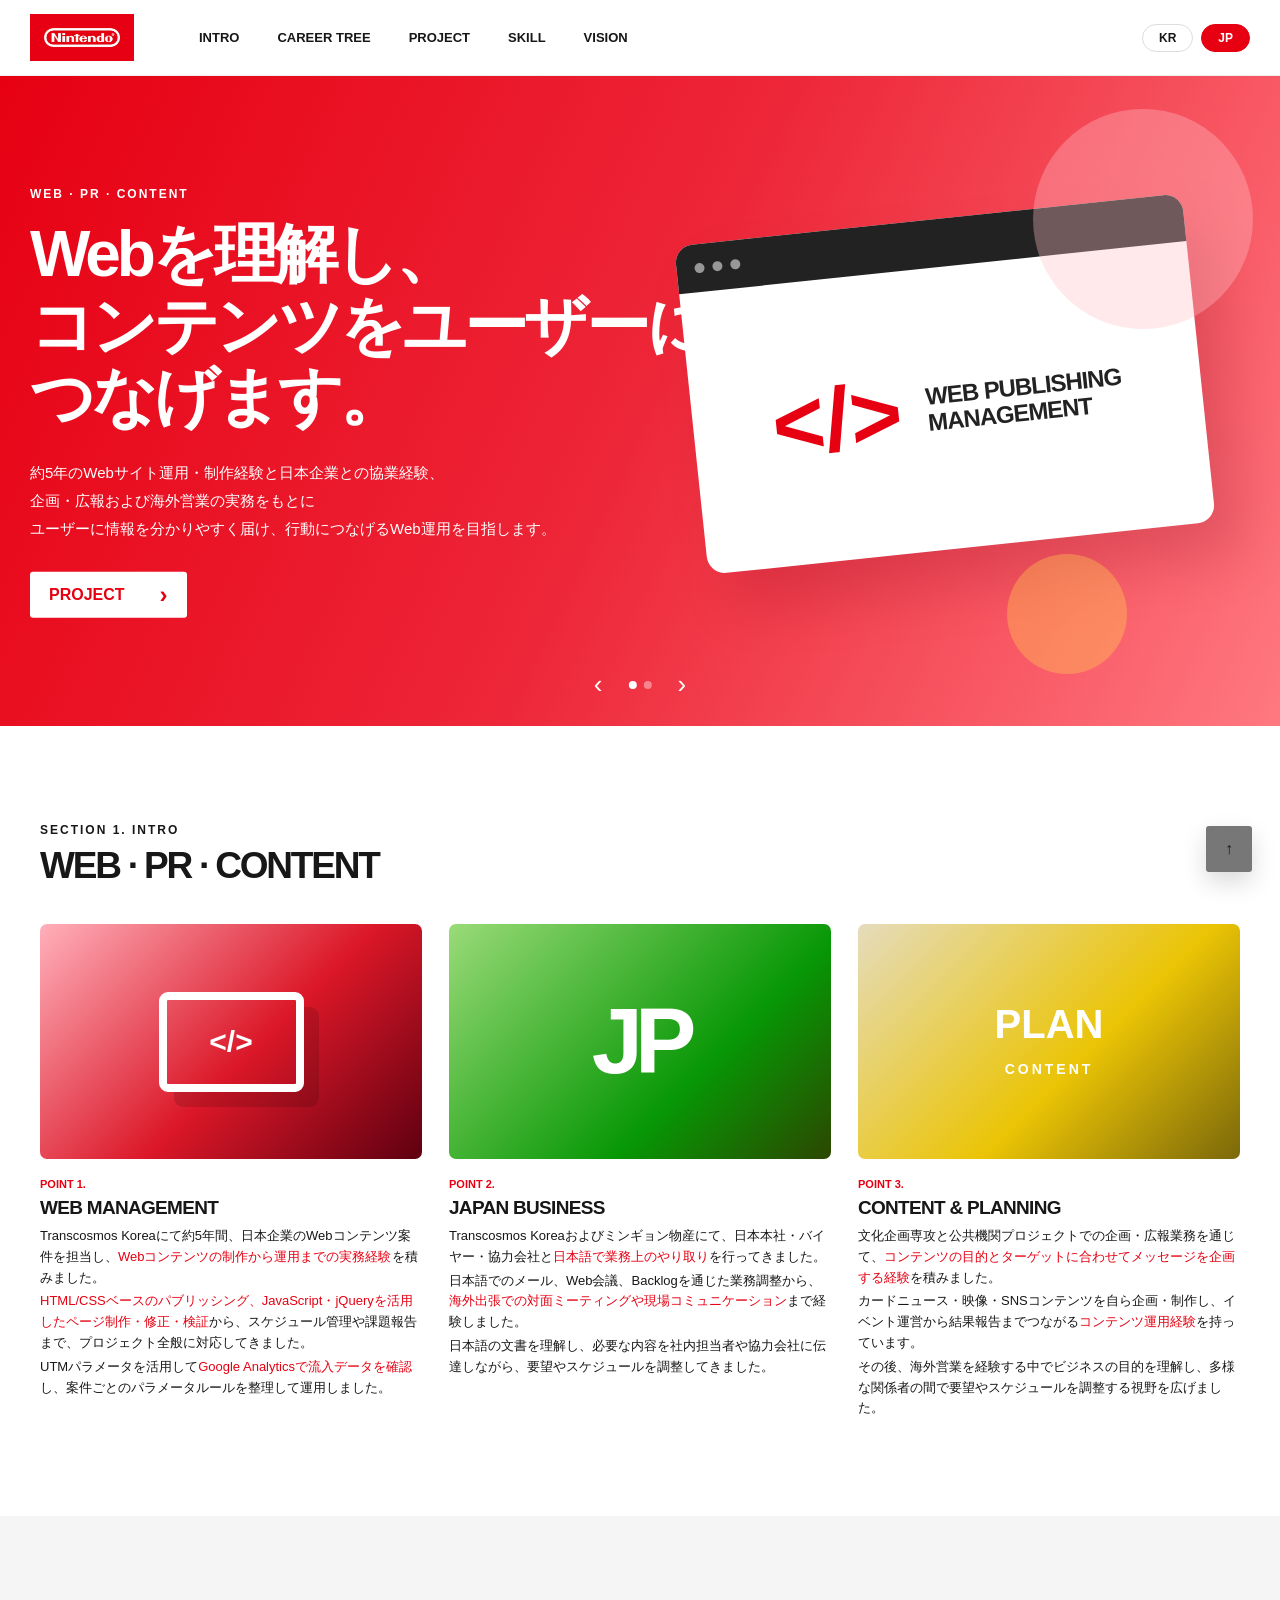
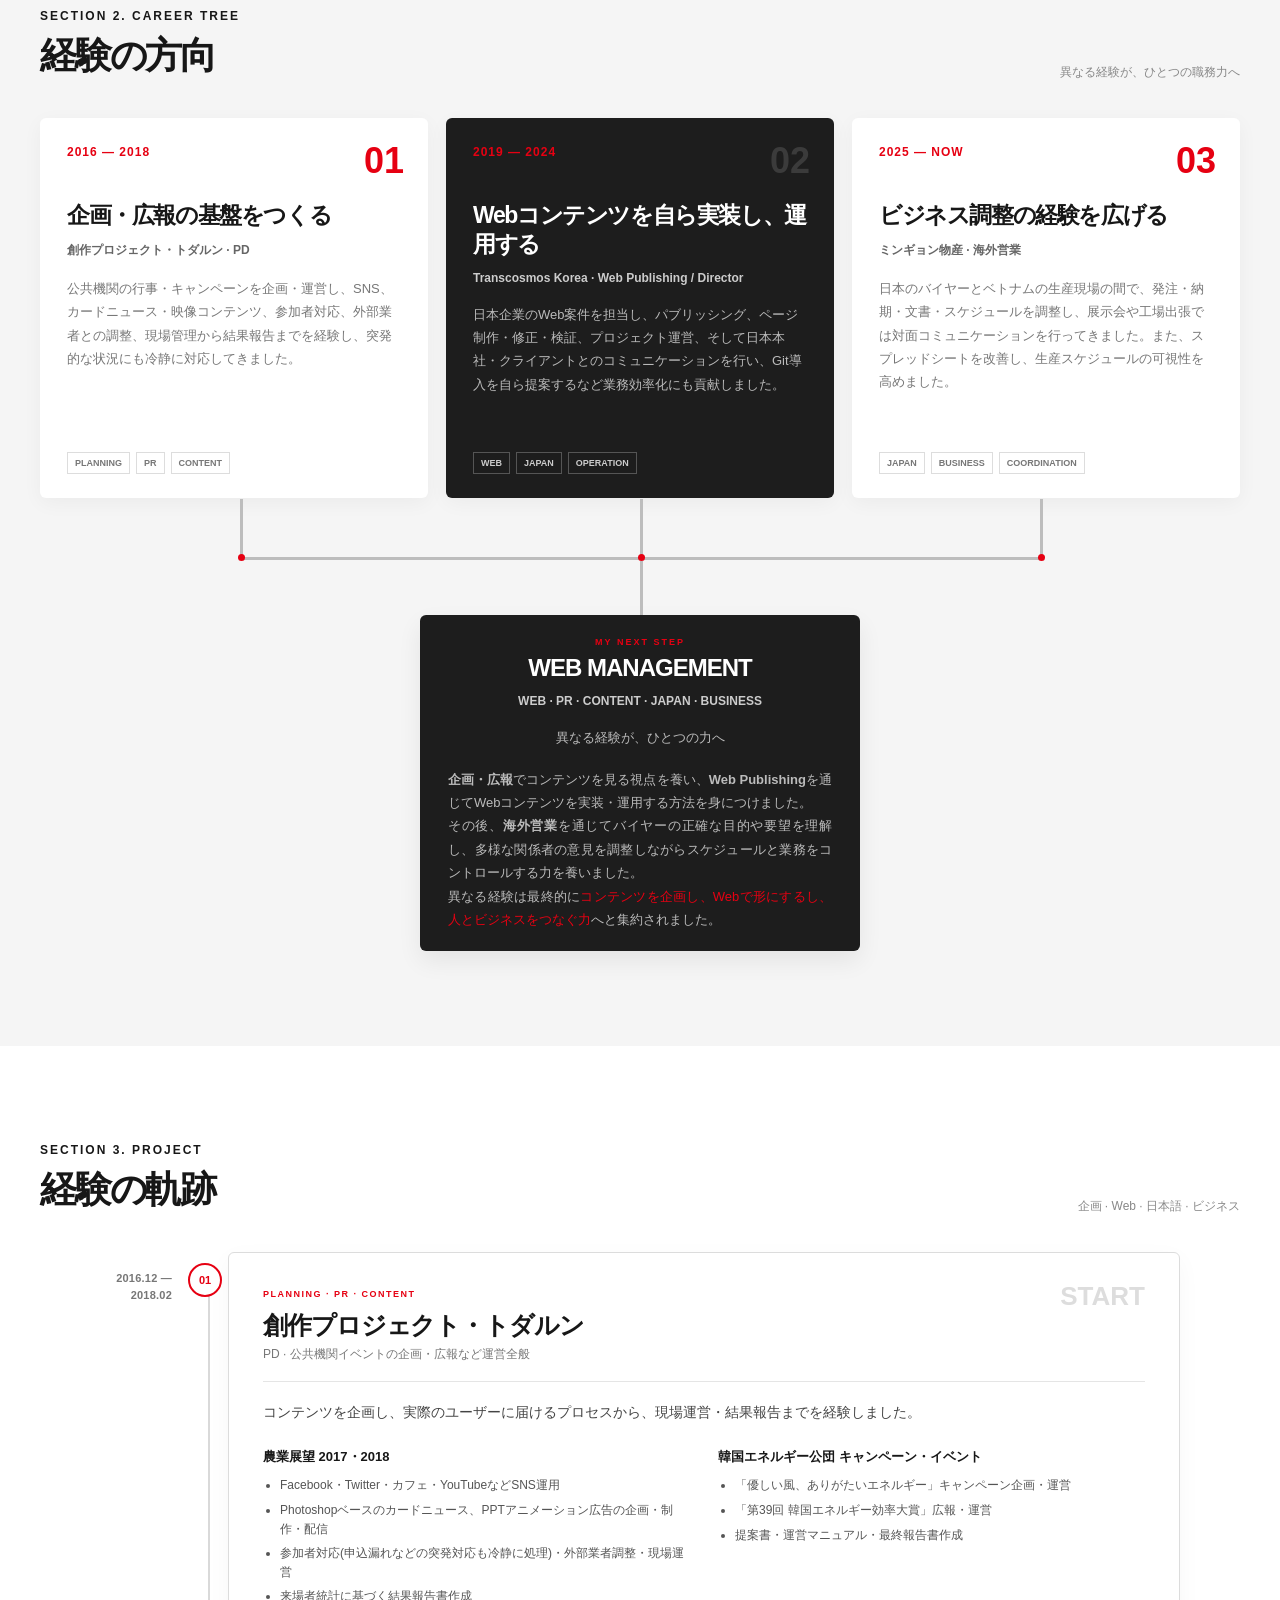
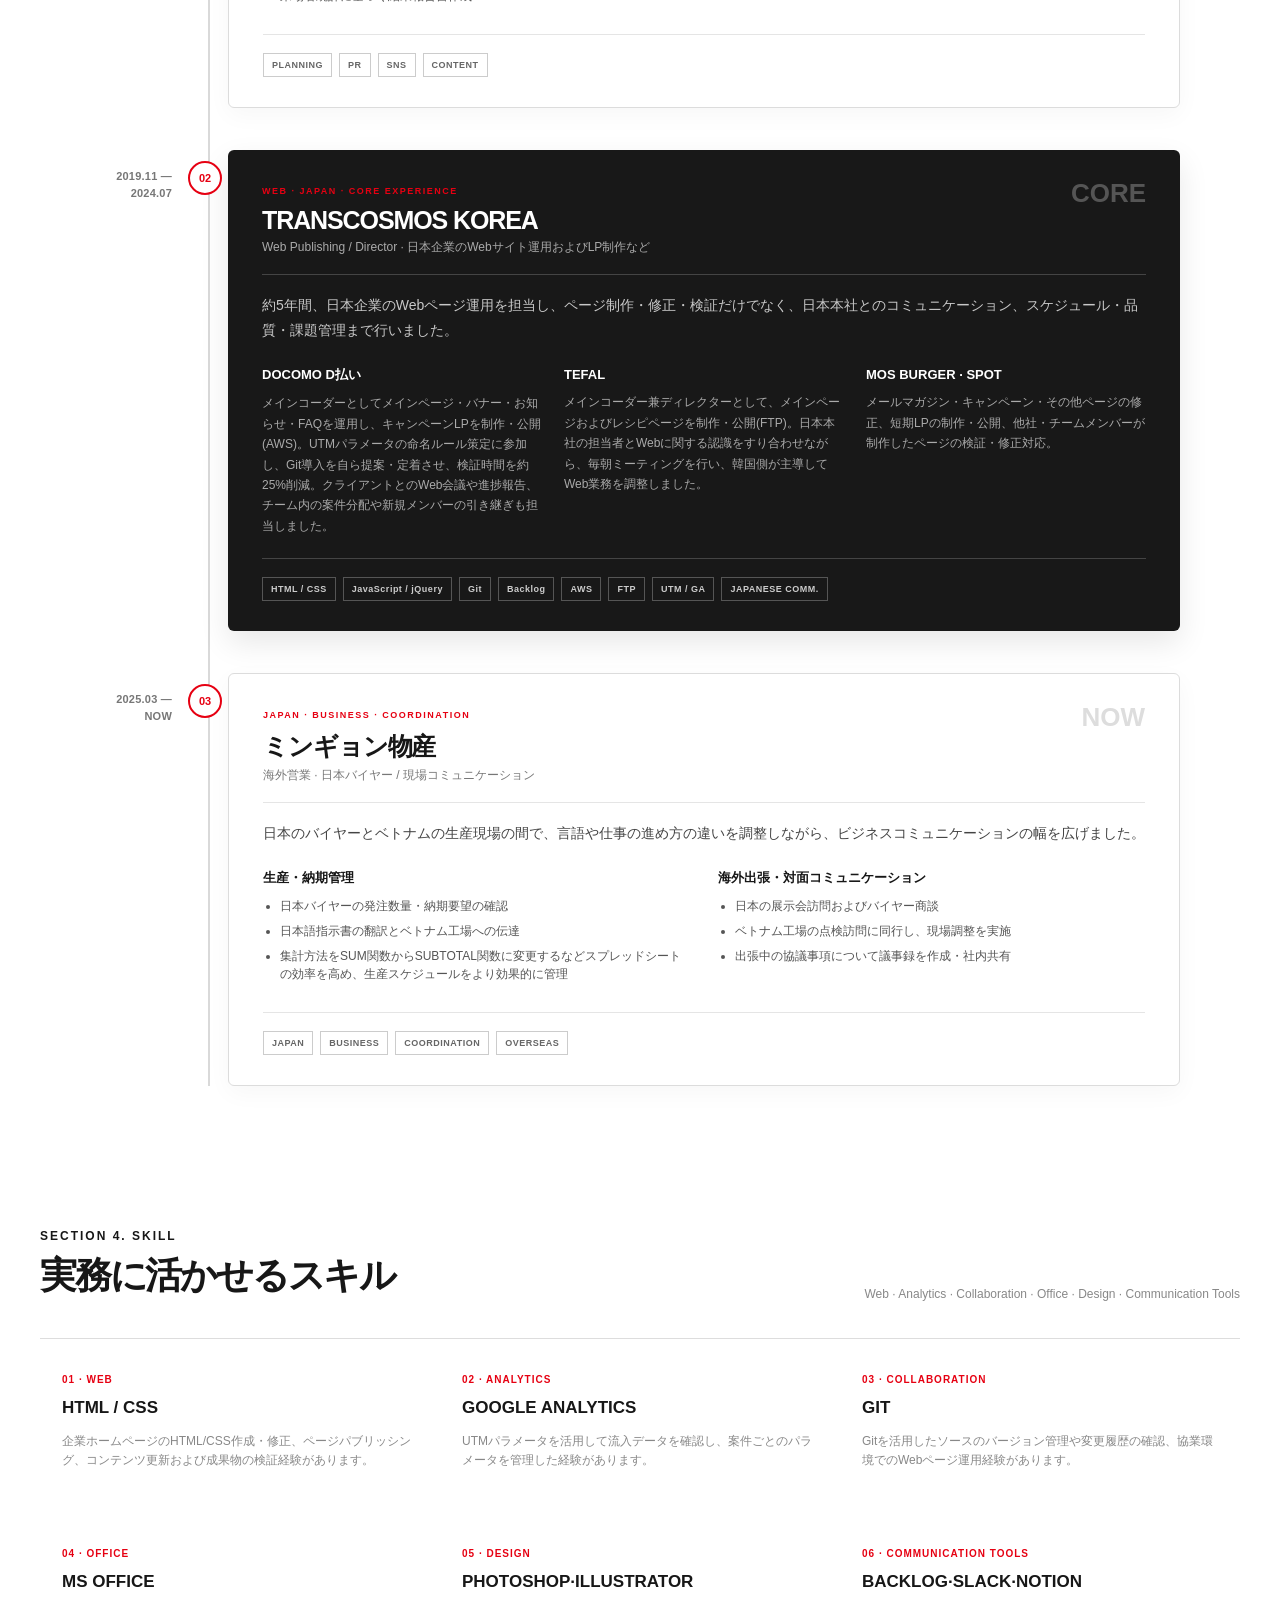
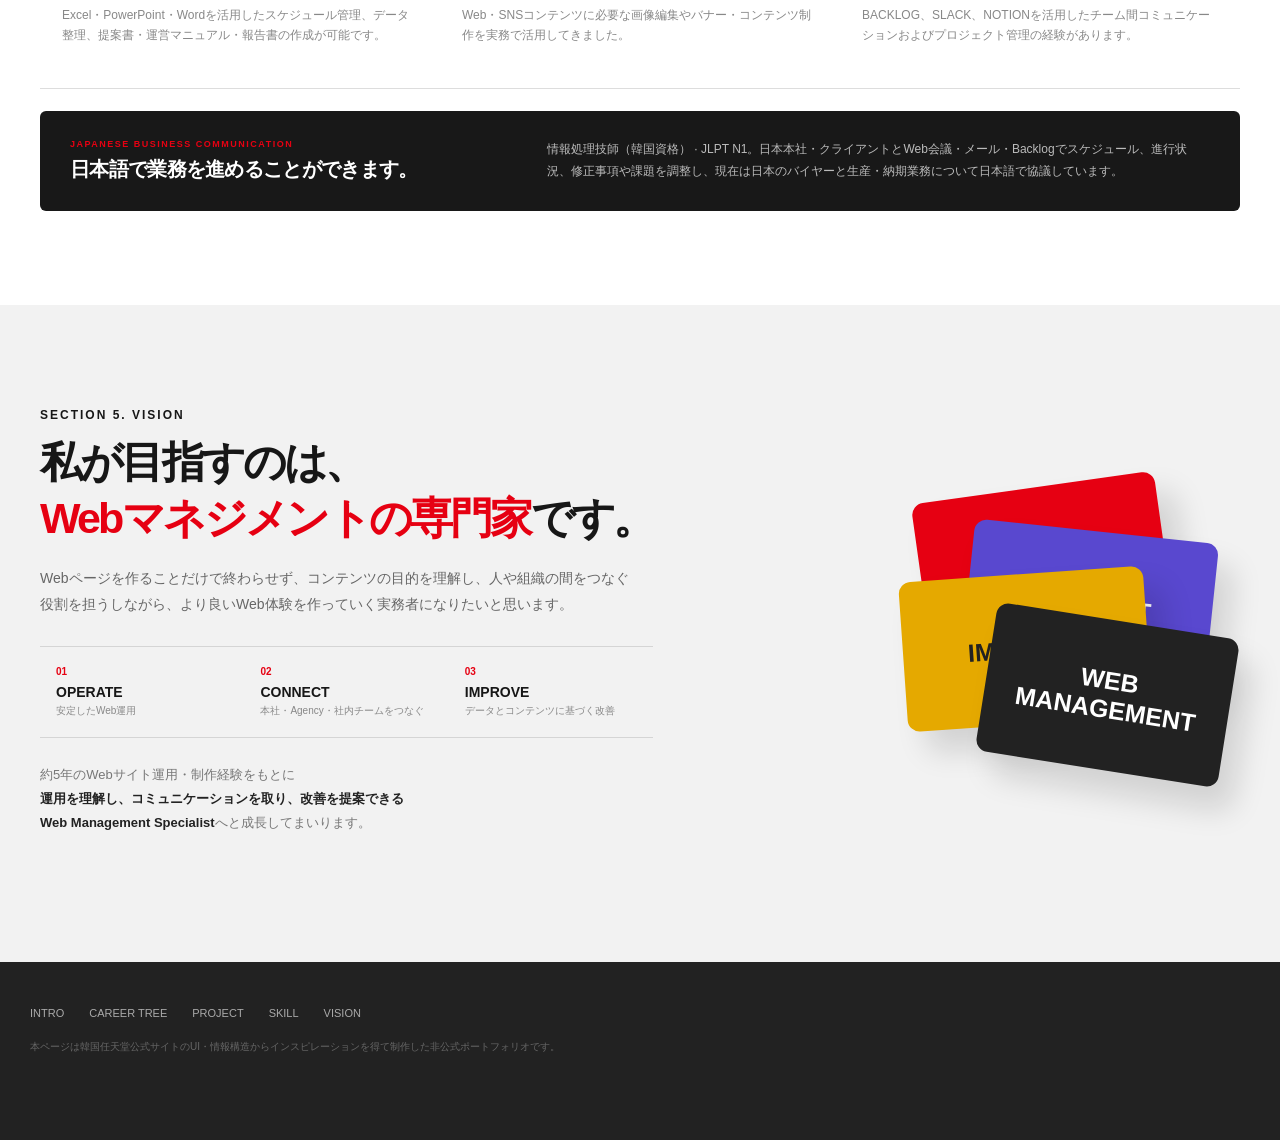
==== jp/index.html @ aec17828 "add file add file" ====
<!doctype html>
<html lang="ja">
  <head>
    <meta charset="UTF-8" />
    <meta name="viewport" content="width=device-width,initial-scale=1" />
    <title>Web運用担当ポートフォリオ・韓国任天堂</title>
    <link rel="preconnect" href="https://fonts.googleapis.com" />
    <link rel="preconnect" href="https://fonts.gstatic.com" crossorigin />
    <link
      href="https://fonts.googleapis.com/css2?family=Noto+Sans+JP:wght@400;500;700;900&display=swap"
      rel="stylesheet"
    />
    <link rel="stylesheet" href="../css/style.css" />
  </head>
  <body>
    <header class="header">
      <div class="header-inner">
        <a class="brand" href="#TOP" aria-label="Nintendo"
          ><span class="brand-mark"><img src="../img/logo.png" alt="Nintendo"></span></a>
        <nav class="gnb">
          <a href="#INTRO">INTRO</a><a href="#carrer-tree">CAREER TREE</a
          ><a href="#PROJECT">PROJECT</a><a href="#SKILL">SKILL</a><a href="#VISION">VISION</a>
        </nav>
        <div class="lang-switch">
          <a href="../index.html">KR</a>
          <a href="index.html" class="lang-active">JP</a>
        </div>
        <button class="menu-toggle" type="button" aria-label="メニューを開く" aria-expanded="false" aria-controls="mobileNav">
          <span></span><span></span><span></span>
        </button>
      </div>
      <nav class="mobile-nav" id="mobileNav">
        <div class="mobile-nav-links">
          <a href="#INTRO">INTRO</a>
          <a href="#carrer-tree">CAREER TREE</a>
          <a href="#PROJECT">PROJECT</a>
          <a href="#SKILL">SKILL</a>
          <a href="#VISION">VISION</a>
        </div>
        <div class="mobile-nav-lang">
          <a href="../index.html">KR</a>
          <a href="index.html" class="lang-active">JP</a>
        </div>
      </nav>
    </header>
    <main id="TOP">
      <section class="hero">
        <div class="hero-track">
          <article class="hero-slide slide-a active">
            <div class="hero-content">
              <span class="hero-kicker">WEB · PR · CONTENT</span>
              <h1>
                Webを理解し、<br /><strong>コンテンツをユーザーに<br />つなげます。</strong>
              </h1>
              <p>
                約5年のWebサイト運用・制作経験と日本企業との協業経験、<br />企画・広報および海外営業の実務をもとに<br />ユーザーに情報を分かりやすく届け、行動につなげるWeb運用を目指します。
              </p>
              <a class="pill" href="#PROJECT">PROJECT <b>›</b></a>
            </div>
            <div class="hero-visual">
              <div class="browser-art">
                <div class="browser-top"><i></i><i></i><i></i></div>
                <div class="browser-body">
                  <span>&lt;/&gt;</span><b>WEB PUBLISHING<br />MANAGEMENT</b>
                </div>
              </div>
              <div class="circle c1"></div>
              <div class="circle c2"></div>
            </div>
          </article>
          <article class="hero-slide slide-b">
            <div class="hero-content">
              <span class="hero-kicker">JAPAN BUSINESS</span>
              <h1>
                言葉を超えて、<br /><strong>仕事の進め方を<br />理解します。</strong>
              </h1>
              <p>
                日本本社・クライアントのWebプロジェクトを担当し、<br />ご要望や進行管理、品質チェックや課題報告を日本語で調整してきました。
              </p>
              <a class="pill" href="#carrer-tree">CAREER TREE <b>›</b></a>
            </div>
            <div class="hero-visual">
              <div class="jp-art">
                <span>日本語</span><b>BUSINESS<br />COMMUNICATION</b>
              </div>
              <div class="star s1">✦</div>
              <div class="star s2">✦</div>
            </div>
          </article>
        </div>
        <div class="hero-controls">
          <button class="prev">‹</button>
          <div class="dots"><button class="on"></button><button></button></div>
          <button class="next">›</button>
        </div>
      </section>

      <section id="INTRO" class="section">
        <div class="section-title">
          <div>
            <span>SECTION 1. INTRO</span>
            <h2>WEB · PR · CONTENT</h2>
          </div>
        </div>
        <div class="INTRO-grid">
          <article class="INTRO-card">
            <div class="INTRO-img n1">
              <div class="icon-browser">&lt;/&gt;</div>
            </div>
            <div class="INTRO-meta">POINT 1.</div>
            <h3>WEB MANAGEMENT</h3>
            <p>
              Transcosmos Koreaにて約5年間、日本企業のWebコンテンツ案件を担当し、<span class="point">Webコンテンツの制作から運用までの実務経験</span>を積みました。
            </p>
            <p>
              <span class="point">HTML/CSSベースのパブリッシング、JavaScript・jQueryを活用したページ制作・修正・検証</span>から、スケジュール管理や課題報告まで、プロジェクト全般に対応してきました。
            </p>
            <p>
              UTMパラメータを活用して<span class="point">Google Analyticsで流入データを確認</span>し、案件ごとのパラメータルールを整理して運用しました。
            </p>
          </article>

          <article class="INTRO-card">
            <div class="INTRO-img n2"><div class="icon-jp">JP</div></div>
            <div class="INTRO-meta">POINT 2.</div>
            <h3>JAPAN BUSINESS</h3>
            <p>
              Transcosmos Koreaおよびミンギョン物産にて、日本本社・バイヤー・協力会社と<span class="point">日本語で業務上のやり取り</span>を行ってきました。
            </p>
            <p>
              日本語でのメール、Web会議、Backlogを通じた業務調整から、<span class="point">海外出張での対面ミーティングや現場コミュニケーション</span>まで経験しました。
            </p>
            <p>
              日本語の文書を理解し、必要な内容を社内担当者や協力会社に伝達しながら、要望やスケジュールを調整してきました。
            </p>
          </article>

          <article class="INTRO-card">
            <div class="INTRO-img n3">
              <div class="icon-plan">PLAN<br /><small>CONTENT</small></div>
            </div>
            <div class="INTRO-meta">POINT 3.</div>
            <h3>CONTENT & PLANNING</h3>
            <p>
              文化企画専攻と公共機関プロジェクトでの企画・広報業務を通じて、<span class="point">コンテンツの目的とターゲットに合わせてメッセージを企画する経験</span>を積みました。
            </p>
            <p>
              カードニュース・映像・SNSコンテンツを自ら企画・制作し、イベント運営から結果報告までつながる<span class="point">コンテンツ運用経験</span>を持っています。
            </p>
            <p>
              その後、海外営業を経験する中でビジネスの目的を理解し、多様な関係者の間で要望やスケジュールを調整する視野を広げました。
            </p>
          </article>
        </div>
      </section>

      <section id="carrer-tree" class="carrer-tree">
        <div class="section narrow">
          <div class="section-title">
            <div>
              <span>SECTION 2. CAREER TREE</span>
              <h2>経験の方向</h2>
            </div>
            <span class="title-note">異なる経験が、ひとつの職務力へ</span>
          </div>
          <div class="career-grid">
            <article class="career-card">
              <div class="year">2016 — 2018</div><div class="career-no career-no2">01</div>
              <h3>企画・広報の基盤をつくる</h3>
              <p class="company">創作プロジェクト・トダルン · PD</p>
              <p>公共機関の行事・キャンペーンを企画・運営し、SNS、カードニュース・映像コンテンツ、参加者対応、外部業者との調整、現場管理から結果報告までを経験し、突発的な状況にも冷静に対応してきました。</p>
              <div class="tags"><span>PLANNING</span><span>PR</span><span>CONTENT</span></div>
            </article>
            <article class="career-card featured">
              <div class="year">2019 — 2024</div><div class="career-no">02</div>
              <h3>Webコンテンツを自ら実装し、運用する</h3>
              <p class="company">Transcosmos Korea · Web Publishing / Director</p>
              <p>日本企業のWeb案件を担当し、パブリッシング、ページ制作・修正・検証、プロジェクト運営、そして日本本社・クライアントとのコミュニケーションを行い、Git導入を自ら提案するなど業務効率化にも貢献しました。</p>
              <div class="tags"><span>WEB</span><span>JAPAN</span><span>OPERATION</span></div>
            </article>
            <article class="career-card">
              <div class="year">2025 — NOW</div><div class="career-no career-no2">03</div>
              <h3>ビジネス調整の経験を広げる</h3>
              <p class="company">ミンギョン物産 · 海外営業</p>
              <p>日本のバイヤーとベトナムの生産現場の間で、発注・納期・文書・スケジュールを調整し、展示会や工場出張では対面コミュニケーションを行ってきました。また、スプレッドシートを改善し、生産スケジュールの可視性を高めました。</p>
              <div class="tags"><span>JAPAN</span><span>BUSINESS</span><span>COORDINATION</span></div>
            </article>
          </div>
          <div class="career-convergence" aria-label="経験の融合">
            <div class="career-branches" aria-hidden="true">
              <span></span><span></span><span></span>
            </div>
            <div class="career-target">
              <span class="title">MY NEXT STEP</span>
              <strong>WEB MANAGEMENT</strong>
              <p class="sub">WEB · PR · CONTENT · JAPAN · BUSINESS</p>
              <p>異なる経験が、ひとつの力へ</p>
              <p>
                <b>企画・広報</b>でコンテンツを見る視点を養い、<b>Web Publishing</b>を通じてWebコンテンツを実装・運用する方法を身につけました。<br />
                その後、<b>海外営業</b>を通じてバイヤーの正確な目的や要望を理解し、多様な関係者の意見を調整しながらスケジュールと業務をコントロールする力を養いました。<br />
                異なる経験は最終的に<span class="point">コンテンツを企画し、Webで形にするし、人とビジネスをつなぐ力</span>へと集約されました。
              </p>
            </div>
          </div>
        </div>
      </section>

      <section id="PROJECT" class="section PROJECT">
        <div class="section-title">
          <div>
            <span>SECTION 3. PROJECT</span>
            <h2>経験の軌跡</h2>
          </div>
          <span class="title-note">企画 · Web · 日本語 · ビジネス</span>
        </div>

        <div class="project-timeline">
          <div class="timeline-line" aria-hidden="true"></div>

          <article class="timeline-item">
            <div class="timeline-date">2016.12 — 2018.02</div>
            <div class="timeline-dot">01</div>
            <div class="timeline-card">
              <div class="timeline-top">
                <div>
                  <span class="timeline-type">PLANNING · PR · CONTENT</span>
                  <h3>創作プロジェクト<br class="sp">・トダルン</h3>
                  <p class="timeline-role">PD · 公共機関イベントの企画・広報など運営全般</p>
                </div>
                <b>START</b>
              </div>
              <p class="timeline-lead">コンテンツを企画し、実際のユーザーに届けるプロセスから、現場運営・結果報告までを経験しました。</p>
              <div class="timeline-grid">
                <div>
                  <strong>農業展望 2017・2018</strong>
                  <ul>
                    <li>Facebook・Twitter・カフェ・YouTubeなどSNS運用</li>
                    <li>Photoshopベースのカードニュース、PPTアニメーション広告の企画・制作・配信</li>
                    <li>参加者対応(申込漏れなどの突発対応も冷静に処理)・外部業者調整・現場運営</li>
                    <li>来場者統計に基づく結果報告書作成</li>
                  </ul>
                </div>
                <div>
                  <strong>韓国エネルギー公団 キャンペーン・イベント</strong>
                  <ul>
                    <li>「優しい風、ありがたいエネルギー」キャンペーン企画・運営</li>
                    <li>「第39回 韓国エネルギー効率大賞」広報・運営</li>
                    <li>提案書・運営マニュアル・最終報告書作成</li>
                  </ul>
                </div>
              </div>
              <div class="timeline-tags"><span>PLANNING</span><span>PR</span><span>SNS</span><span>CONTENT</span></div>
            </div>
          </article>

          <article class="timeline-item timeline-featured">
            <div class="timeline-date">2019.11 — 2024.07</div>
            <div class="timeline-dot">02</div>
            <div class="timeline-card">
              <div class="timeline-top">
                <div>
                  <span class="timeline-type">WEB · JAPAN · CORE EXPERIENCE</span>
                  <h3>TRANSCOSMOS KOREA</h3>
                  <p class="timeline-role">Web Publishing / Director · 日本企業のWebサイト運用およびLP制作など</p>
                </div>
                <b>CORE</b>
              </div>
              <p class="timeline-lead">約5年間、日本企業のWebページ運用を担当し、ページ制作・修正・検証だけでなく、日本本社とのコミュニケーション、スケジュール・品質・課題管理まで行いました。</p>
              <div class="timeline-project-grid">
                <div>
                  <strong>DOCOMO D払い</strong>
                  <p>メインコーダーとしてメインページ・バナー・お知らせ・FAQを運用し、キャンペーンLPを制作・公開(AWS)。UTMパラメータの命名ルール策定に参加し、Git導入を自ら提案・定着させ、検証時間を約25%削減。クライアントとのWeb会議や進捗報告、チーム内の案件分配や新規メンバーの引き継ぎも担当しました。</p>
                </div>
                <div>
                  <strong>TEFAL</strong>
                  <p>メインコーダー兼ディレクターとして、メインページおよびレシピページを制作・公開(FTP)。日本本社の担当者とWebに関する認識をすり合わせながら、毎朝ミーティングを行い、韓国側が主導してWeb業務を調整しました。</p>
                </div>
                <div>
                  <strong>MOS BURGER · SPOT</strong>
                  <p>メールマガジン・キャンペーン・その他ページの修正、短期LPの制作・公開、他社・チームメンバーが制作したページの検証・修正対応。</p>
                </div>
              </div>
              <div class="timeline-tools"><span>HTML / CSS</span><span>JavaScript / jQuery</span><span>Git</span><span>Backlog</span><span>AWS</span><span>FTP</span><span>UTM / GA</span><span>JAPANESE COMM.</span></div>
            </div>
          </article>

          <article class="timeline-item">
            <div class="timeline-date">2025.03 — NOW</div>
            <div class="timeline-dot">03</div>
            <div class="timeline-card">
              <div class="timeline-top">
                <div>
                  <span class="timeline-type">JAPAN · BUSINESS · COORDINATION</span>
                  <h3>ミンギョン物産</h3>
                  <p class="timeline-role">海外営業 · 日本バイヤー / 現場コミュニケーション</p>
                </div>
                <b>NOW</b>
              </div>
              <p class="timeline-lead">日本のバイヤーとベトナムの生産現場の間で、言語や仕事の進め方の違いを調整しながら、ビジネスコミュニケーションの幅を広げました。</p>
              <div class="timeline-grid">
                <div>
                  <strong>生産・納期管理</strong>
                  <ul>
                    <li>日本バイヤーの発注数量・納期要望の確認</li>
                    <li>日本語指示書の翻訳とベトナム工場への伝達</li>
                    <li>集計方法をSUM関数からSUBTOTAL関数に変更するなどスプレッドシートの効率を高め、生産スケジュールをより効果的に管理</li>
                  </ul>
                </div>
                <div>
                  <strong>海外出張・対面コミュニケーション</strong>
                  <ul>
                    <li>日本の展示会訪問およびバイヤー商談</li>
                    <li>ベトナム工場の点検訪問に同行し、現場調整を実施</li>
                    <li>出張中の協議事項について議事録を作成・社内共有</li>
                  </ul>
                </div>
              </div>
              <div class="timeline-tags"><span>JAPAN</span><span>BUSINESS</span><span>COORDINATION</span><span>OVERSEAS</span></div>
            </div>
          </article>
        </div>
      </section>

      <section id="SKILL" class="section skill-section">
        <div class="section-title">
          <div>
            <span>SECTION 4. SKILL</span>
            <h2>実務に活かせるスキル</h2>
          </div>
          <span class="title-note">Web · Analytics · Collaboration · Office · Design · Communication Tools</span>
        </div>
        <div class="skill-grid skill-grid-v6">
          <div>
            <span>01 · WEB</span>
            <h3>HTML / CSS</h3>
            <p>企業ホームページのHTML/CSS作成・修正、ページパブリッシング、コンテンツ更新および成果物の検証経験があります。</p>
          </div>
          <div>
            <span>02 · ANALYTICS</span>
            <h3>GOOGLE ANALYTICS</h3>
            <p>UTMパラメータを活用して流入データを確認し、案件ごとのパラメータを管理した経験があります。</p>
          </div>
          <div>
            <span>03 · COLLABORATION</span>
            <h3>GIT</h3>
            <p>Gitを活用したソースのバージョン管理や変更履歴の確認、協業環境でのWebページ運用経験があります。</p>
          </div>
          <div>
            <span>04 · OFFICE</span>
            <h3>MS OFFICE</h3>
            <p>Excel・PowerPoint・Wordを活用したスケジュール管理、データ整理、提案書・運営マニュアル・報告書の作成が可能です。</p>
          </div>
          <div>
            <span>05 · DESIGN</span>
            <h3>PHOTOSHOP·ILLUSTRATOR</h3>
            <p>Web・SNSコンテンツに必要な画像編集やバナー・コンテンツ制作を実務で活用してきました。</p>
          </div>
          <div>
            <span>06 · COMMUNICATION TOOLS</span>
            <h3>BACKLOG·SLACK·NOTION</h3>
            <p>BACKLOG、SLACK、NOTIONを活用したチーム間コミュニケーションおよびプロジェクト管理の経験があります。</p>
          </div>
        </div>

        <div class="skill-business">
          <div>
            <span>JAPANESE BUSINESS COMMUNICATION</span>
            <strong>日本語で業務を進めることができます。</strong>
          </div>
          <p>情報処理技師（韓国資格） · JLPT N1。日本本社・クライアントとWeb会議・メール・Backlogでスケジュール、進行状況、修正事項や課題を調整し、現在は日本のバイヤーと生産・納期業務について日本語で協議しています。</p>
        </div>
      </section>

      <section id="VISION" class="VISION">
        <div class="VISION-inner">
          <div>
            <span>SECTION 5. VISION</span>
            <h2>私が目指すのは、<br /><strong>Webマネジメントの専門家</strong>です。</h2>
            <p class="vision-lead">
              Webページを作ることだけで終わらせず、コンテンツの目的を理解し、人や組織の間をつなぐ役割を担うしながら、より良いWeb体験を作っていく実務者になりたいと思います。
            </p>
            <div class="vision-flow">
              <div><b>01</b><strong>OPERATE</strong><small>安定したWeb運用</small></div>
              <div><b>02</b><strong>CONNECT</strong><small>本社・Agency・社内チームをつなぐ</small></div>
              <div><b>03</b><strong>IMPROVE</strong><small>データとコンテンツに基づく改善</small></div>
            </div>
            <p class="vision-closing">
              約5年のWebサイト運用・制作経験をもとに<br /><b>運用を理解し、コミュニケーションを取り、改善を提案できる<br />Web Management Specialist</b>へと成長してまいります。
            </p>
            <a class="back-to-top" href="#TOP"><b>↑</b></a>
          </div>
          <div class="VISION-art" aria-hidden="true">
            <div class="vision-card card-red">OPERATE</div>
            <div class="vision-card card-blue">CONNECT</div>
            <div class="vision-card card-yellow">IMPROVE</div>
            <div class="vision-card card-black">WEB<br />MANAGEMENT</div>
          </div>
        </div>
      </section>

    </main>
    <footer>
      <div class="footer-inner">
        <div class="footer-links">
          <a href="#INTRO">INTRO</a><a href="#carrer-tree">CAREER TREE</a
          ><a href="#PROJECT">PROJECT</a><a href="#SKILL">SKILL</a><a href="#VISION">VISION</a>
        </div>
      </div>
      <p>
        本ページは韓国任天堂公式サイトのUI・情報構造からインスピレーションを得て制作した非公式ポートフォリオです。
      </p>
    </footer>
    <script src="../js/script.js"></script>
  </body>
</html>
---- css/style.css ----
:root {
  --red: #e60012;
  --ink: #171717;
  --muted: #777;
  --line: #e7e7e7;
  --bg: #f5f5f5;
  --blue: #5441cf;
  --yellow: #ffd64a;
}
* {
  box-sizing: border-box;
}
html {
  scroll-behavior: smooth;
}
body {
  margin: 0;
  color: var(--ink);
  font-family: "Noto Sans KR", Arial, sans-serif;
  background: #fff;
}
a {
  text-decoration: none;
  color: inherit;
  cursor: pointer;
}
button {
  font: inherit;
  cursor: pointer;
}

.point {
  color: #e60012;
}

 .sp{
  display:none;
 }

/* Header */

.header {
  height: 76px;
  background: #fff;
  border-bottom: 1px solid #eee;
  position: sticky;
  top: 0;
  z-index: 20;
}
.header-inner {
  max-width: 1320px;
  height: 100%;
  padding: 0 30px;
  margin: auto;
  display: flex;
  align-items: center;
}
.menu-toggle {
  display: none;
  width: 32px;
  height: 32px;
  margin-left: auto;
  padding: 0;
  border: 0;
  background: none;
  flex-direction: column;
  justify-content: center;
  align-items: flex-end;
  gap: 6px;
}
.menu-toggle span {
  display: block;
  width: 24px;
  height: 2px;
  background: var(--ink);
  transition: transform 0.2s, opacity 0.2s;
}
.menu-toggle[aria-expanded="true"] span:nth-child(1) {
  transform: translateY(8px) rotate(45deg);
}
.menu-toggle[aria-expanded="true"] span:nth-child(2) {
  opacity: 0;
}
.menu-toggle[aria-expanded="true"] span:nth-child(3) {
  width: 24px;
  transform: translateY(-8px) rotate(-45deg);
}
.mobile-nav {
  display: none;
  position: absolute;
  top: 100%;
  left: 0;
  right: 0;
  flex-direction: column;
  background: #fff;
  border-bottom: 1px solid #eee;
  box-shadow: 0 14px 24px #00000014;
}
.mobile-nav.open {
  display: flex;
}
.mobile-nav a {
  padding: 16px 24px;
  font-size: 13px;
  font-weight: 700;
  letter-spacing: 0.3px;
  border-top: 1px solid #f0f0f0;
}
.mobile-nav-links {
  display: flex;
  flex-direction: column;
}
.mobile-nav-lang {
  display: flex;
  gap: 10px;
  padding: 14px 24px;
  border-top: 1px solid #f0f0f0;
}
.mobile-nav-lang a {
  padding: 6px 16px;
  border: 1px solid #ddd;
  border-radius: 999px;
  font-size: 12px;
}
.lang-switch {
  display: flex;
  gap: 8px;
  margin-left: auto;
}
.lang-switch a {
  padding: 6px 16px;
  border: 1px solid #ddd;
  border-radius: 999px;
  font-size: 12px;
  font-weight: 700;
}
.mobile-nav-lang a.lang-active,
.lang-switch a.lang-active {
  background: var(--red);
  border-color: var(--red);
  color: #fff;
}
.back-to-top {
  position: fixed;
  display: inline-flex;
  align-items: center;
  right: 28px;
  bottom: 28px;
  padding: 14px 19px;
  background: var(--muted);
  z-index: 30;
  box-shadow: 0 10px 24px #00000026;
  gap: 35px;
  font-weight: 900;
  border-radius: 3px;
}
.back-to-top:hover {
  color: #fff;
  background: VAR(--red);
}
.brand {
  display: flex;
  align-items: center;
}
.brand-mark {
  width: 104px;
  border-radius: 18px;
  background: var(--red);
  color: #fff;
  display: grid;
  place-items: center;
  font-weight: 900;
  font-size: 14px;
  letter-spacing: -0.7px;
}
.brand-mark img {
  width: 100%;
  height: auto;
}

.gnb {
  display: flex;
  gap: 38px;
  margin-left: 65px;
  font-size: 13px;
  font-weight: 900;
}
.gnb a:hover {
  color: var(--red);
}

/* Main Visual */

.hero {
  height: min(650px, calc(100vh - 76px));
  min-height: 540px;
  position: relative;
  overflow: hidden;
}
.hero-track,
.hero-slide {
  height: 100%;
}
.hero-slide {
  display: none;
  position: relative;
  overflow: hidden;
}
.hero-slide.active {
  display: block;
}
.slide-a {
  background: linear-gradient(115deg, #e60012 0%, #ed2638 50%, #ff7880 100%);
  color: #fff;
}
.slide-b {
  background: linear-gradient(115deg, #3d278e, #6851cf 62%, #b5a8ff);
  color: #fff;
}
.hero-content {
  position: absolute;
  z-index: 3;
  left: max(30px, calc((100% - 1260px) / 2));
  top: 50%;
  transform: translateY(-50%);
}
.hero-kicker,
.section-title > div > span {
  font-size: 12px;
  letter-spacing: 2px;
  font-weight: 900;
}
.hero h1 {
  font-size: clamp(40px, 5vw, 70px);
  line-height: 1.12;
  letter-spacing: -4px;
  margin: 17px 0 25px;
}
.hero h1 strong {
  font-weight: 900;
}
.hero p {
  font-size: 15px;
  line-height: 1.85;
  margin: 0 0 30px;
}
.pill {
  display: inline-flex;
  align-items: center;
  gap: 35px;
  padding: 14px 19px;
  background: #fff;
  color: var(--red);
  font-weight: 900;
  border-radius: 3px;
}
.pill b{
  font-size: 24px;
  line-height: 12px;
}
.hero-visual {
  position: absolute;
  inset: 0 0 0 48%;
  overflow: hidden;
}
.browser-art {
  position: absolute;
  width: 510px;
  height: 330px;
  right: 12%;
  top: 22%;
  background: #fff;
  border-radius: 18px;
  transform: rotate(-6deg);
  box-shadow: 25px 35px 55px #7d001833;
}
.browser-top {
  height: 48px;
  background: #222;
  border-radius: 18px 18px 0 0;
  display: flex;
  align-items: center;
  gap: 8px;
  padding: 0 18px;
}
.browser-top i {
  width: 10px;
  height: 10px;
  border-radius: 50%;
  background: #fff8;
}
.browser-body {
  height: 282px;
  display: flex;
  align-items: center;
  justify-content: center;
  gap: 25px;
  color: #222;
}
.browser-body span {
  font-size: 90px;
  font-weight: 900;
  color: var(--red);
}
.browser-body b {
  font-size: 24px;
  line-height: 1.1;
  letter-spacing: -1px;
}
.circle {
  position: absolute;
  border-radius: 50%;
  opacity: 0.35;
}
.c1 {
  width: 220px;
  height: 220px;
  background: #ffc1c7;
  right: 4%;
  top: 5%;
}
.c2 {
  width: 120px;
  height: 120px;
  background: #ffd04d;
  right: 23%;
  bottom: 8%;
}
.jp-art {
  position: absolute;
  width: 460px;
  height: 460px;
  border-radius: 50%;
  right: 9%;
  top: 12%;
  background: #f7f3ff;
  box-shadow: 0 30px 70px #30147855;
  display: flex;
  flex-direction: column;
  align-items: center;
  justify-content: center;
  color: #3d278e;
  transform: rotate(8deg);
}
.jp-art span {
  font-size: 78px;
  font-weight: 900;
  letter-spacing: -8px;
}
.jp-art b {
  font-size: 17px;
  letter-spacing: 4px;
  text-align: center;
  margin-top: 15px;
}
.star {
  position: absolute;
  font-size: 75px;
}
.s1 {
  right: 27%;
  top: 13%;
}
.s2 {
  right: 49%;
  bottom: 18%;
  font-size: 42px;
}
.hero-controls {
  position: absolute;
  z-index: 5;
  bottom: 25px;
  left: 50%;
  transform: translateX(-50%);
  display: flex;
  align-items: center;
  gap: 20px;
}
.hero-controls button {
  border: 0;
  background: transparent;
  color: #fff;
}
.dots {
  display: flex;
  gap: 7px;
}
.dots button {
  width: 8px;
  height: 8px;
  border-radius: 50%;
  background: #fff6;
  padding: 0;
}
.dots .on {
  background: #fff;
}
.prev,
.next {
  font-size: 26px;
}
.section {
  max-width: 1260px;
  margin: auto;
  padding: 94px 30px;
}
.section-title {
  display: flex;
  justify-content: space-between;
  align-items: flex-end;
  margin-bottom: 37px;
}
.section-title h2 {
  font-size: 37px;
  letter-spacing: -2.2px;
  margin: 7px 0 0;
}
.title-note {
  font-size: 12px;
  color: #888;
}

/* Intro */

.INTRO-grid {
  display: grid;
  grid-template-columns: repeat(3, 1fr);
  gap: 27px;
}
.INTRO-card {
  min-width: 0;
}
.INTRO-img {
  height: 235px;
  border-radius: 7px;
  margin-bottom: 19px;
  display: grid;
  place-items: center;
  overflow: hidden;
}
.n1 {
  background: linear-gradient(135deg, #ffb0bb, #db1728 55%, #5e0010);
}
.n2 {
  background: linear-gradient(135deg, #9adb78, #079705 65%, #2c4701);
}
.n3 {
  background: linear-gradient(135deg, #e5dcbc, #ebc405 58%, #7b680a);
}
.icon-browser {
  width: 145px;
  height: 100px;
  border: 8px solid #fff;
  border-radius: 9px;
  color: #fff;
  display: grid;
  place-items: center;
  font-size: 30px;
  font-weight: 900;
  box-shadow: 15px 15px 0 #0002;
}
.icon-jp {
  font-size: 92px;
  font-weight: 900;
  color: #fff;
  letter-spacing: -8px;
}
.icon-plan {
  font-size: 40px;
  font-weight: 900;
  color: #fff;
  line-height: 0.9;
  text-align: center;
}
.icon-plan small {
  font-size: 14px;
  letter-spacing: 3px;
}
.INTRO-meta {
  font-size: 11px;
  font-weight: 900;
  color: var(--red);
}
.INTRO-card h3 {
  font-size: 19px;
  margin: 7px 0;
  letter-spacing: -0.7px;
}
.INTRO-card p {
  font-size: 13px;
  margin: 0 0 3px;
  line-height: 1.6;
}

/* career tree */

.carrer-tree {
  background: var(--bg);
}
.narrow {
  max-width: 1260px;
  padding-top: 90px;
  padding-bottom: 95px;
}
.career-grid {
  display: grid;
  grid-template-columns: repeat(3, 1fr);
  gap: 18px;
}
.career-card {
  background: #fff;
  padding: 27px;
  border-radius: 6px;
  min-height: 380px;
  box-shadow: 0 5px 20px #0000000b;
  position: relative;
}
.career-card.featured {
  background: #1d1d1d;
  color: #fff;
}
.year {
  font-size: 12px;
  font-weight: 900;
  color: var(--red);
  letter-spacing: 1px;
}
.career-no {
  position: absolute;
  right: 24px;
  top: 22px;
  font-size: 36px;
  font-weight: 900;
  color: #0001;
}
.career-no2 {
  color: #e60012;
}
.featured .career-no {
  color: #fff2;
}
.career-card h3 {
  font-size: 23px;
  line-height: 1.25;
  letter-spacing: -1.4px;
  margin: 42px 0 9px;
}
.company {
  font-size: 12px;
  font-weight: 700;
  margin-bottom: 18px;
  color: #666;
}
.featured .company {
  color: #ccc;
}
.career-card > p:not(.company) {
  font-size: 13px;
  line-height: 1.8;
  color: #777;
}
.featured > p:not(.company) {
  color: #bbb;
}
.tags {
  position: absolute;
  left: 27px;
  bottom: 24px;
  display: flex;
  gap: 6px;
  flex-wrap: wrap;
}
.tags span {
  font-size: 9px;
  font-weight: 900;
  padding: 5px 7px;
  border: 1px solid #ddd;
  color: #777;
}

.career-convergence {
  position: relative;
  margin-top: 58px;
  padding-top: 1px;
}
.career-branches {
  position: relative;
  height: 58px;
  display: grid;
  grid-template-columns: repeat(3, 1fr);
}
.career-branches::before {
  content: "";
  position: absolute;
  top: 0;
  left: 16.666%;
  right: 16.666%;
  height: 3px;
  background: #bdbdbd;
}
.career-branches span {
  position: relative;
  height: 58px;
}
.career-branches span::before {
  content: "";
  position: absolute;
  top: -58px;
  left: 50%;
  width: 3px;
  height: 58px;
  background: #bdbdbd;
}
.career-branches span::after {
  content: "";
  position: absolute;
  top: -3px;
  left: calc(50% - 2px);
  width: 7px;
  height: 7px;
  border-radius: 50%;
  background: #e60012;
}
.career-target::before {
  content: "";
  position: absolute;
  top: -54px;
  left: 50%;
  width: 3px;
  height: 54px;
  background: #bdbdbd;
}
.career-target {
  position: relative;
  width: min(440px, 70%);
  margin: 0 auto;
  padding: 22px 28px 20px;
  background: #1d1d1d;
  color: #fff;
  text-align: center;
  border-radius: 6px;
  box-shadow: 0 10px 25px #00000012;
}
.career-target span.title {
  display: block;
  font-size: 9px;
  font-weight: 900;
  letter-spacing: 2px;
  color: #e60012;
  margin-bottom: 7px;
}
.career-target strong {
  display: block;
  font-size: 24px;
  letter-spacing: -1px;
}
.career-target small {
  display: block;
  margin-top: 7px;
  font-size: 9px;
  letter-spacing: 1.5px;
  color: #999;
}
.career-target > p:not(.sub) {
  font-size: 13px;
  line-height: 1.8;
  color: #bbb;
  margin: 18px 0 0;
}
.career-target p.sub {
  font-size: 12px;
  font-weight: 700;
  margin-bottom: 18px;
  color: #ccc;
}
.career-target p:last-child {
    text-align: justify;
}
.featured .tags span {
  border-color: #555;
  color: #ccc;
}

/* skill */

#SKILL {
  scroll-margin-top: 56px;
}

.skill-section {
  padding-top: 40px;
}
.skill-grid {
  display: grid;
  grid-template-columns: repeat(3, 1fr);
  border-top: 1px solid #ddd;
  border-bottom: 1px solid #ddd;
}
.skill-grid > div {
  padding: 30px 22px;
}
.skill-grid > div:last-child {
  border-right: 0;
}
.skill-grid span {
  font-size: 10px;
  color: var(--red);
  font-weight: 900;
  letter-spacing: 1px;
}
.skill-grid h3 {
  font-size: 17px;
  line-height: 1.35;
  margin: 10px 0;
}
.skill-grid p {
  font-size: 12px;
  color: #888;
  line-height: 1.65;
}

/* footer */

footer {
  background: #222;
  color: #aaa;
  padding: 45px 30px;
}
.footer-inner {
  max-width: 1260px;
  margin: auto;
  display: flex;
  align-items: center;
  justify-content: space-between;
}
.footer-links {
  display: flex;
  gap: 25px;
  font-size: 11px;
}
.footer-links a:hover {
  color: #fff;
}
footer p {
  max-width: 1260px;
  margin: 20px auto 40px;
  color: #666;
  font-size: 10px;
  line-height: 1.6;
}

/* 아이패드 등 */

@media (min-width: 801px) and (max-width: 1100px) {
  .sp{
    display:block;
  }
  #SKILL {
    scroll-margin-top: 0;
  }

  .hero-content {
    left: 30px;
    max-width: 52%;
  }
  .hero h1 {
    font-size: clamp(36px, 3vw, 58px);
    letter-spacing: -3px;
  }
  .hero p {
    font-size: 14px;
  }
  .hero-visual {
    left: 40%;
  }
  .browser-art {
    width: 390px;
    height: 275px;
    right: 25px;
    top: 25%;
  }
  .browser-body {
    height: 227px;
    gap: 16px;
  }
  .browser-body span {
    font-size: 70px;
  }
  .browser-body b {
    font-size: 19px;
  }
  .jp-art {
    width: 350px;
    height: 350px;
    right: 25px;
    top: 16%;
  }
  .jp-art span {
    font-size: 60px;
  }
  .star.s1 {
    right: 25%;
    top: 14%;
    font-size: 58px;
  }
}
@media (max-width: 800px) {

  .sp{
    display:block;
  }
  #SKILL {
    scroll-margin-top: 0;
  }

  .header {
    height: 62px;
  }
  .header-inner {
    padding: 0 10px;
  }
  .gnb {
    display: none;
  }
  .lang-switch {
    display: none;
  }
  .menu-toggle {
    display: flex;
  }
  .back-to-top {
    right: 18px;
    bottom: 18px;
  }
  .hero {
    min-height: 650px;
    height: calc(100vh - 62px);
  }
  .hero-content {
    left: 24px;
    right: 20px;
    top: 27%;
    transform: none;
  }
  .hero h1 {
    font-size: 43px;
  }
  .hero p {
    font-size: 13px;
  }
  .hero-visual {
    left: 0;
    top: 34%;
    opacity: 0.45;
  }
  .browser-art {
    width: 380px;
    right: -70px;
  }
  .jp-art {
    width: 330px;
    height: 330px;
    right: -20px;
  }
  .jp-art span {
    font-size: 55px;
  }
  .section {
    padding: 70px 20px;
  }
  .section-title {
    display: block;
  }
  .title-note {
    display: block;
    margin-top: 12px;
  }
  .INTRO-grid,
  .career-grid,
  .skill-grid {
    grid-template-columns: 1fr;
  }
  .INTRO-card {
    margin-bottom: 25px;
  }
  .career-card {
    min-height: 330px;
  }
  .career-convergence {
    margin-top: 38px;
  }
  .career-branches {
    display: none;
  }
  .career-target {
    width: 100%;
  }
  .career-target::before {
    top: -38px;
    height: 38px;
  }
  .skill-grid > div {
    border-right: 0;
    border-bottom: 1px solid #ddd;
  }
  .skill-grid > div:last-child {
    border-bottom: 0;
  }
}


/* project */

.PROJECT {
  padding-top: 94px;
  padding-bottom: 100px;
}
.project-timeline {
  position: relative;
  max-width: 1080px;
  margin: 0 auto;
}
.timeline-line {
  position: absolute;
  left: 108px;
  top: 12px;
  bottom: 0;
  width: 2px;
  background: #d9d9d9;
}
.timeline-item {
  position: relative;
  display: grid;
  grid-template-columns: 88px 40px 1fr;
  gap: 0;
  margin-bottom: 42px;
}
.timeline-item:last-child {
  margin-bottom: 0;
}
.timeline-date {
  font-size: 11px;
  font-weight: 900;
  color: #777;
  line-height: 1.5;
  padding-top: 18px;
  text-align: right;
  padding-right: 16px;
  letter-spacing: 0.02em;
}
.timeline-dot {
  width: 34px;
  height: 34px;
  border-radius: 50%;
  background: #fff;
  border: 2px solid #e60012;
  color: #e60012;
  font-size: 11px;
  font-weight: 900;
  display: grid;
  place-items: center;
  z-index: 2;
  margin-top: 11px;
}
.timeline-card {
  background: #fff;
  border: 1px solid #dcdcdc;
  border-radius: 6px;
  padding: 30px 34px;
  box-shadow: 0 7px 24px #00000009;
}
.timeline-featured .timeline-card {
  background: #181818;
  color: #fff;
  border: 0;
  box-shadow: 0 12px 30px #00000018;
}
.timeline-top {
  display: flex;
  justify-content: space-between;
  gap: 20px;
  border-bottom: 1px solid #e5e5e5;
  padding-bottom: 18px;
  margin-bottom: 18px;
}
.timeline-featured .timeline-top {
  border-color: #444;
}
.timeline-type {
  font-size: 9px;
  letter-spacing: 1.5px;
  font-weight: 900;
  color: #e60012;
}
.timeline-card h3 {
  font-size: 25px;
  letter-spacing: -1.1px;
  margin: 8px 0 4px;
}
.timeline-role {
  font-size: 12px;
  color: #777;
  margin: 0;
}
.timeline-featured .timeline-role {
  color: #aaa;
}
.timeline-top > b {
  font-size: 26px;
  color: #ddd;
  line-height: 1;
}
.timeline-featured .timeline-top > b {
  color: #555;
}
.timeline-lead {
  font-size: 14px;
  line-height: 1.8;
  margin: 0 0 22px;
  color: #444;
}
.timeline-featured .timeline-lead {
  color: #c8c8c8;
}
.timeline-grid {
  display: grid;
  grid-template-columns: 1fr 1fr;
  gap: 28px;
}
.timeline-grid strong,
.timeline-project-grid strong {
  font-size: 13px;
}
.timeline-grid ul {
  padding-left: 17px;
  margin: 10px 0 0;
}
.timeline-grid li {
  font-size: 12px;
  line-height: 1.55;
  margin: 6px 0;
  color: #555;
}
.timeline-featured .timeline-grid li {
  color: #bbb;
}
.timeline-project-grid {
  display: grid;
  grid-template-columns: repeat(3, 1fr);
  gap: 22px;
}
.timeline-project-grid p {
  font-size: 12px;
  line-height: 1.7;
  color: #777;
  margin: 9px 0 0;
}
.timeline-featured .timeline-project-grid p {
  color: #aaa;
}
.timeline-tools,
.timeline-tags {
  display: flex;
  flex-wrap: wrap;
  gap: 7px;
  margin-top: 22px;
  padding-top: 18px;
  border-top: 1px solid #e5e5e5;
}
.timeline-featured .timeline-tools {
  border-color: #444;
}
.timeline-tools span,
.timeline-tags span {
  font-size: 9px;
  font-weight: 900;
  letter-spacing: 0.5px;
  padding: 6px 8px;
  border: 1px solid #ccc;
  color: #666;
}
.timeline-featured .timeline-tools span {
  border-color: #555;
  color: #ccc;
}

.skill-grid-v6 {
  margin-bottom: 22px;
}
.skill-business {
  display: grid;
  grid-template-columns: 1fr 1.5fr;
  gap: 35px;
  align-items: center;
  background: #181818;
  color: #fff;
  padding: 28px 30px;
  border-radius: 6px;
}
.skill-business span {
  display: block;
  color: #e60012;
  font-size: 9px;
  font-weight: 900;
  letter-spacing: 1.5px;
  margin-bottom: 7px;
}
.skill-business strong {
  font-size: 20px;
  letter-spacing: -0.7px;
}
.skill-business p {
  font-size: 12px;
  line-height: 1.8;
  color: #bbb;
  margin: 0;
}


/* vision */

.VISION {
  background: #f2f2f2;
  overflow: hidden;
}
.VISION-inner {
  max-width: 1260px;
  margin: auto;
  padding: 100px 30px;
  display: flex;
  align-items: center;
}
.VISION-inner > div:first-child {
  max-width: 650px;
}
.VISION-inner > div:first-child > span {
  font-size: 12px;
  letter-spacing: 2px;
  font-weight: 900;
}
.VISION-inner h2 {
  font-size: 43px;
  line-height: 1.3;
  letter-spacing: -2.8px;
  margin: 12px 0 18px;
}
.VISION-inner h2 strong {
  color: #e60012;
}
.vision-lead {
  font-size: 14px;
  color: #666;
  line-height: 1.9;
  max-width: 600px;
  margin: 0 0 28px;
}
.vision-flow {
  display: grid;
  grid-template-columns: repeat(3, 1fr);
  border-top: 1px solid #d5d5d5;
  border-bottom: 1px solid #d5d5d5;
  margin: 25px 0;
}
.vision-flow div {
  padding: 19px 16px;
}
.vision-flow div:last-child {
  border-right: 0;
}
.vision-flow b {
  display: block;
  font-size: 10px;
  color: #e60012;
  margin-bottom: 7px;
}
.vision-flow strong {
  display: block;
  font-size: 14px;
}
.vision-flow small {
  display: block;
  font-size: 10px;
  color: #888;
  margin-top: 4px;
}
.vision-closing {
  font-size: 13px;
  line-height: 1.85;
  color: #777;
  margin: 0 0 27px;
}
.vision-closing b {
  color: #222;
}
.VISION-art {
  margin-left: auto;
  width: 430px;
  height: 300px;
  position: relative;
}
.vision-card {
  position: absolute;
  width: 245px;
  height: 150px;
  border-radius: 12px;
  color: #fff;
  font-size: 25px;
  font-weight: 900;
  display: grid;
  place-items: center;
  box-shadow: 18px 22px 30px #0002;
}
.VISION-art .card-red {
  background: #e60012;
  right: 75px;
  top: 4px;
  transform: rotate(-8deg);
}
.VISION-art .card-blue {
  background: #5948cf;
  right: 28px;
  top: 48px;
  transform: rotate(6deg);
}
.VISION-art .card-yellow {
  background: #e5a900;
  right: 92px;
  top: 91px;
  transform: rotate(-4deg);
  color: #222;
}
.VISION-art .card-black {
  background: #222;
  right: 10px;
  top: 137px;
  transform: rotate(9deg);
  text-align: center;
}

@media (max-width: 900px) {

  .sp{
    display:block;
}
  #SKILL {
    scroll-margin-top: 0;
  }

  .timeline-item {
    grid-template-columns: 1fr;
  }
  .timeline-line,
  .timeline-dot {
    display: none;
  }
  .timeline-date {
    text-align: left;
    padding: 0 0 8px;
  }
  .timeline-card {
    padding: 25px 22px;
  }
  .timeline-grid,
  .timeline-project-grid {
    grid-template-columns: 1fr;
  }
  .skill-business {
    grid-template-columns: 1fr;
    gap: 12px;
  }
  .VISION-inner {
    display: block;
    padding: 75px 20px;
  }
  .VISION-inner h2 {
    font-size: 36px;
  }
  .VISION-art {
    margin: 45px auto 0;
    max-width: 100%;
  }
  .vision-flow {
    grid-template-columns: 1fr;
  }
  .vision-flow div {
    border-right: 0;
    border-bottom: 1px solid #d5d5d5;
  }
  .vision-flow div:last-child {
    border-bottom: 0;
  }
}
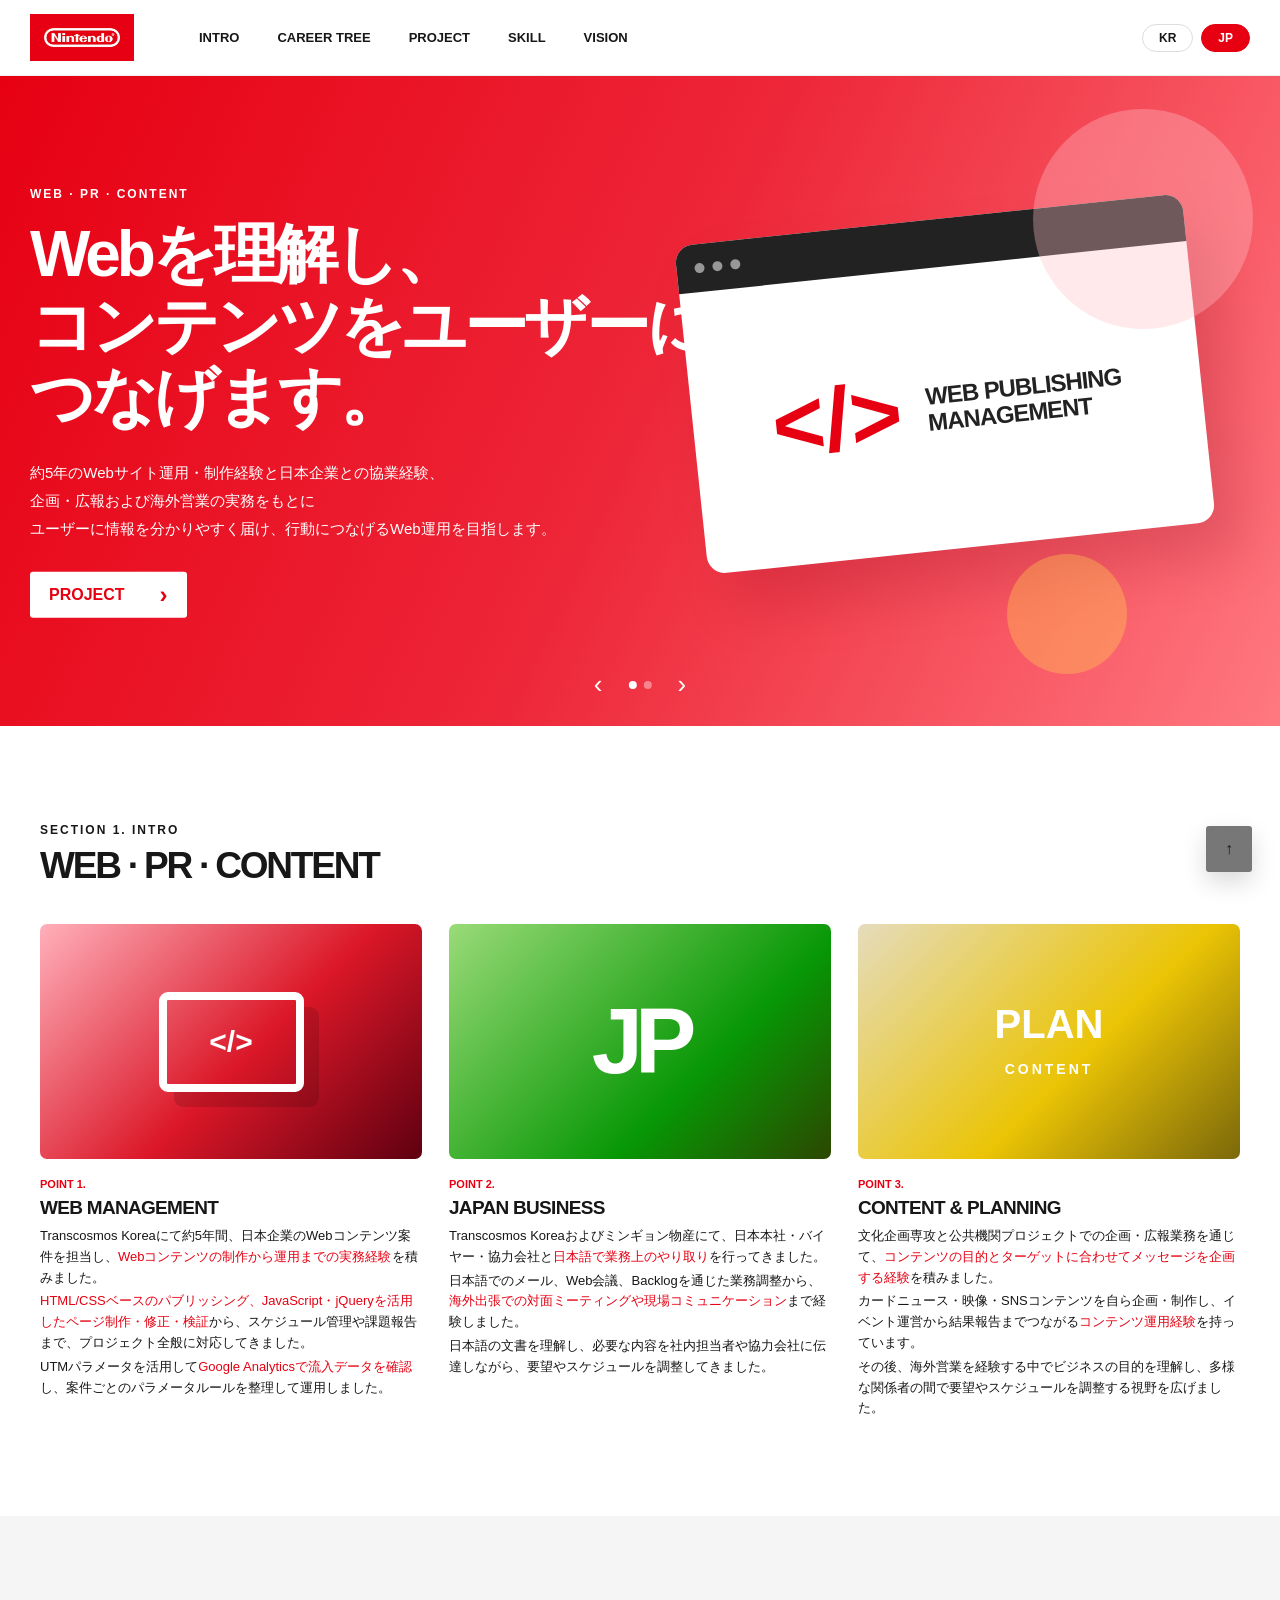
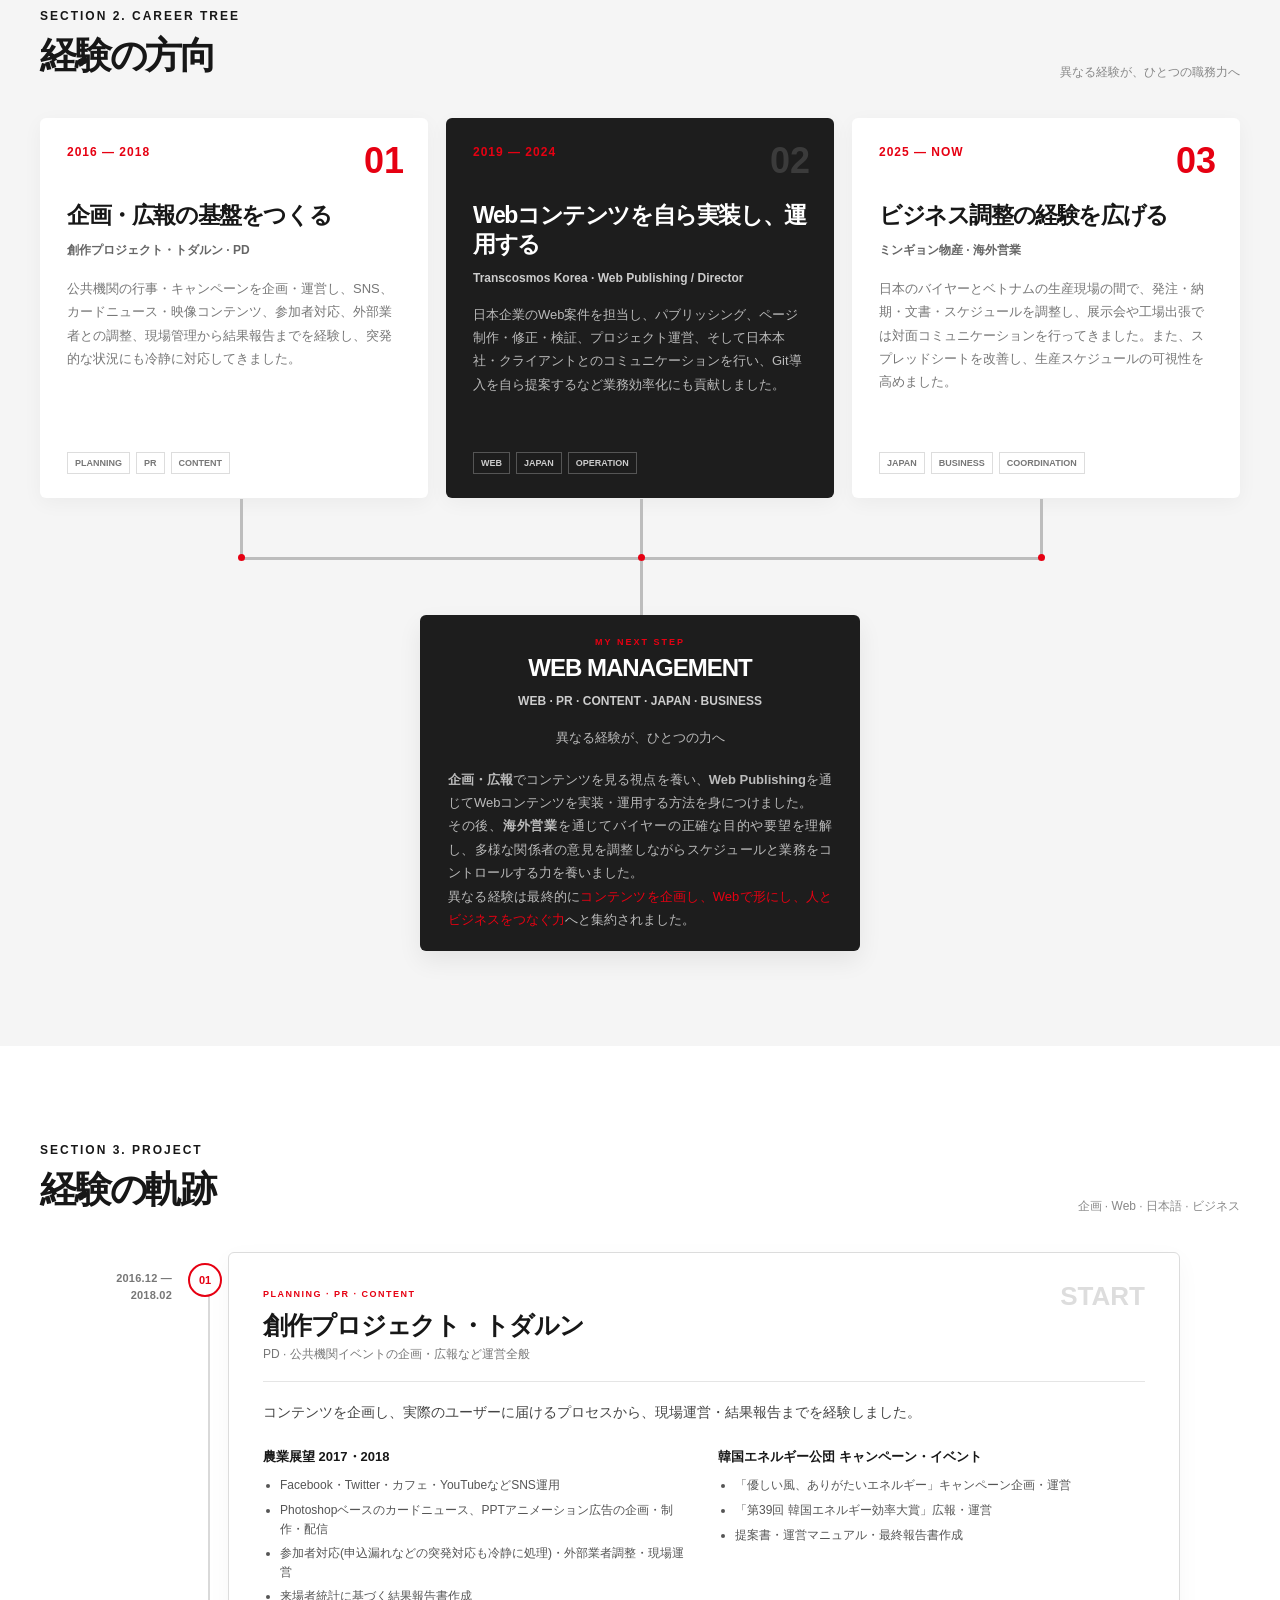
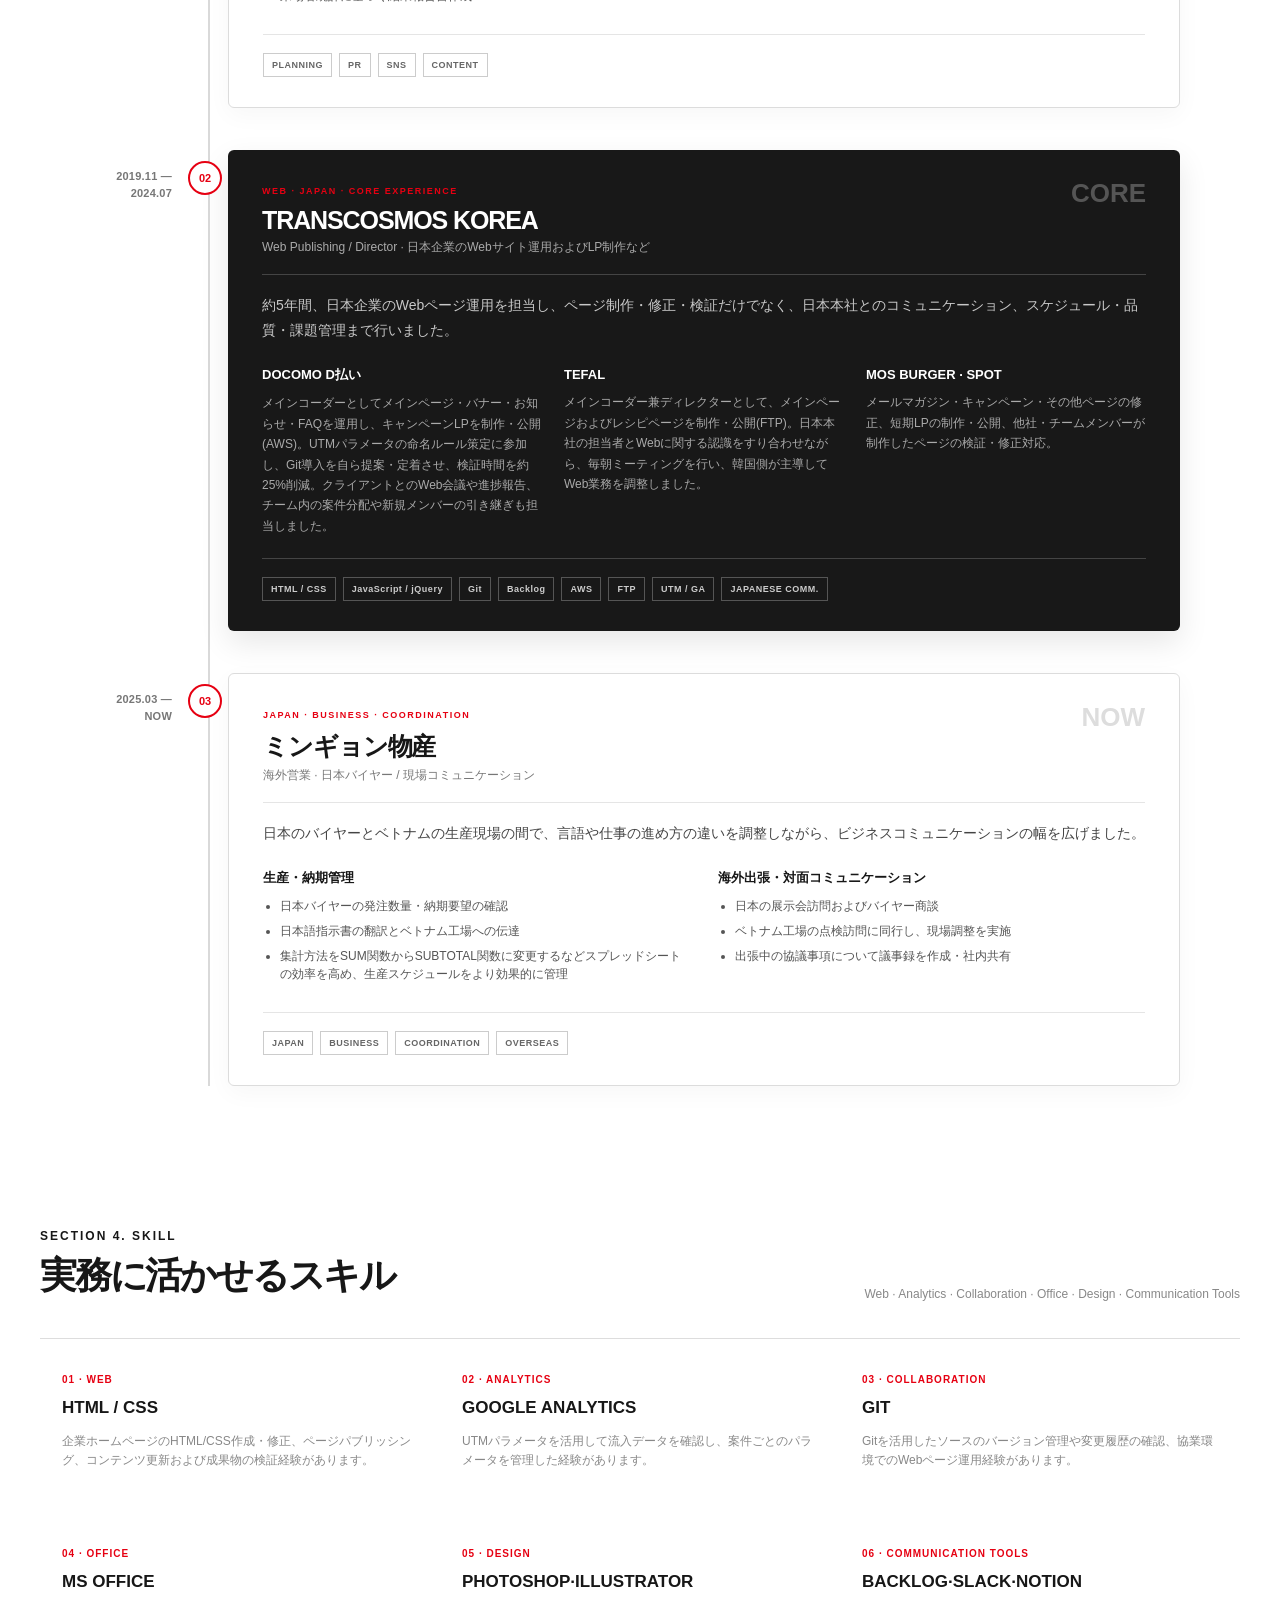
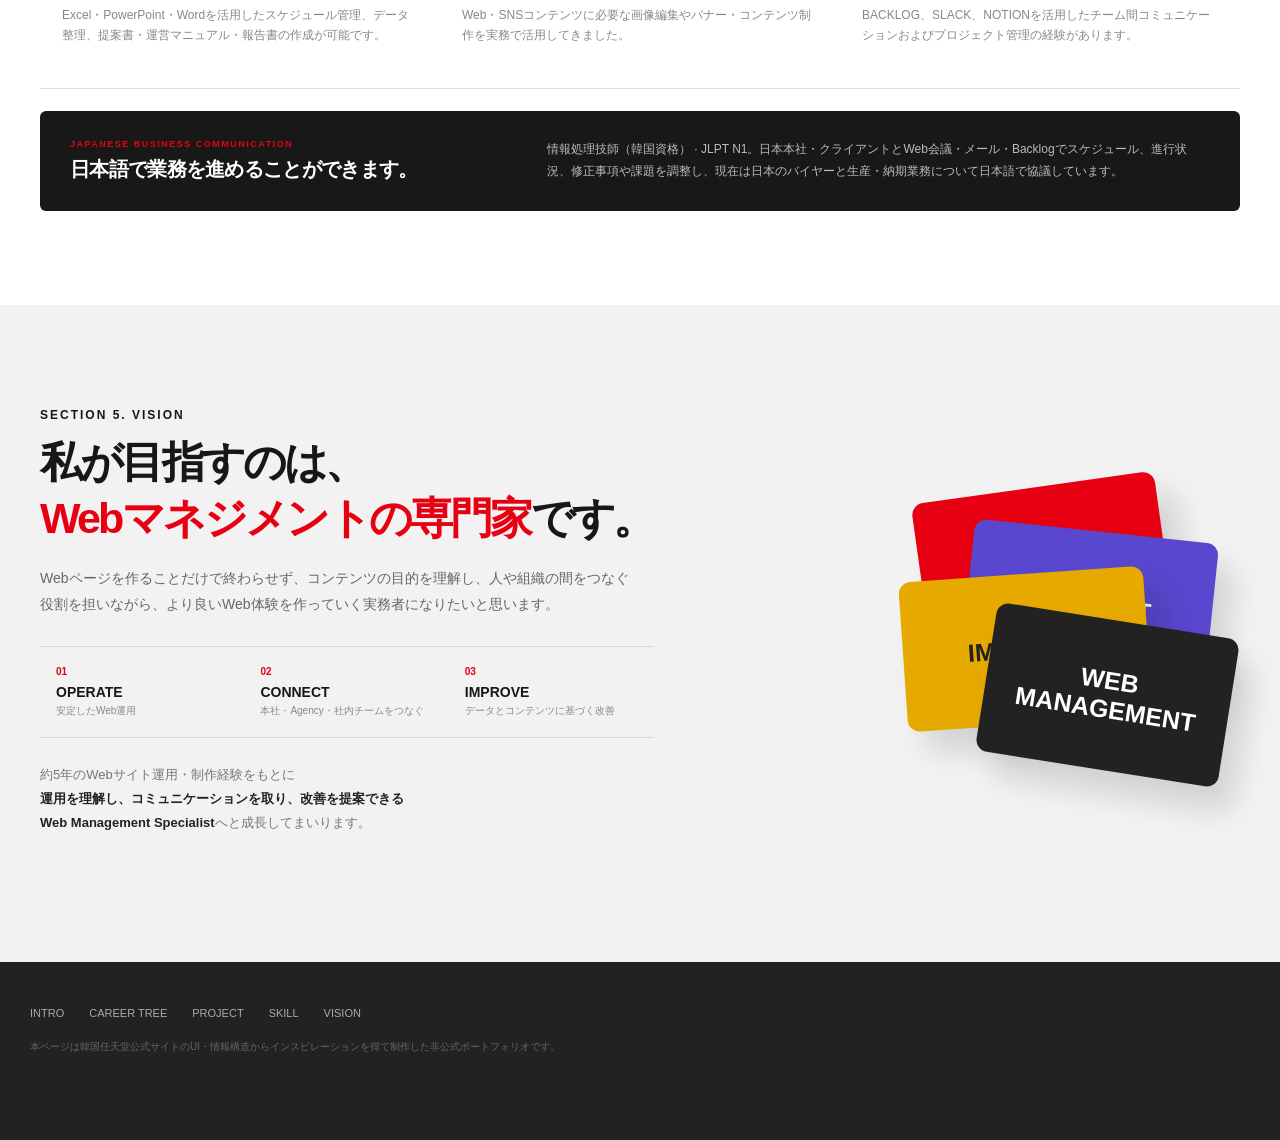
==== commit 15c27cb3: "edit edit" ====
--- a/jp/index.html
+++ b/jp/index.html
@@ -198,7 +198,7 @@
               <p>
                 <b>企画・広報</b>でコンテンツを見る視点を養い、<b>Web Publishing</b>を通じてWebコンテンツを実装・運用する方法を身につけました。<br />
                 その後、<b>海外営業</b>を通じてバイヤーの正確な目的や要望を理解し、多様な関係者の意見を調整しながらスケジュールと業務をコントロールする力を養いました。<br />
-                異なる経験は最終的に<span class="point">コンテンツを企画し、Webで形にするし、人とビジネスをつなぐ力</span>へと集約されました。
+                異なる経験は最終的に<span class="point">コンテンツを企画し、Webで形にし、人とビジネスをつなぐ力</span>へと集約されました。
               </p>
             </div>
           </div>
@@ -377,7 +377,7 @@
             <span>SECTION 5. VISION</span>
             <h2>私が目指すのは、<br /><strong>Webマネジメントの専門家</strong>です。</h2>
             <p class="vision-lead">
-              Webページを作ることだけで終わらせず、コンテンツの目的を理解し、人や組織の間をつなぐ役割を担うしながら、より良いWeb体験を作っていく実務者になりたいと思います。
+              Webページを作ることだけで終わらせず、コンテンツの目的を理解し、人や組織の間をつなぐ役割を担いながら、より良いWeb体験を作っていく実務者になりたいと思います。
             </p>
             <div class="vision-flow">
               <div><b>01</b><strong>OPERATE</strong><small>安定したWeb運用</small></div>
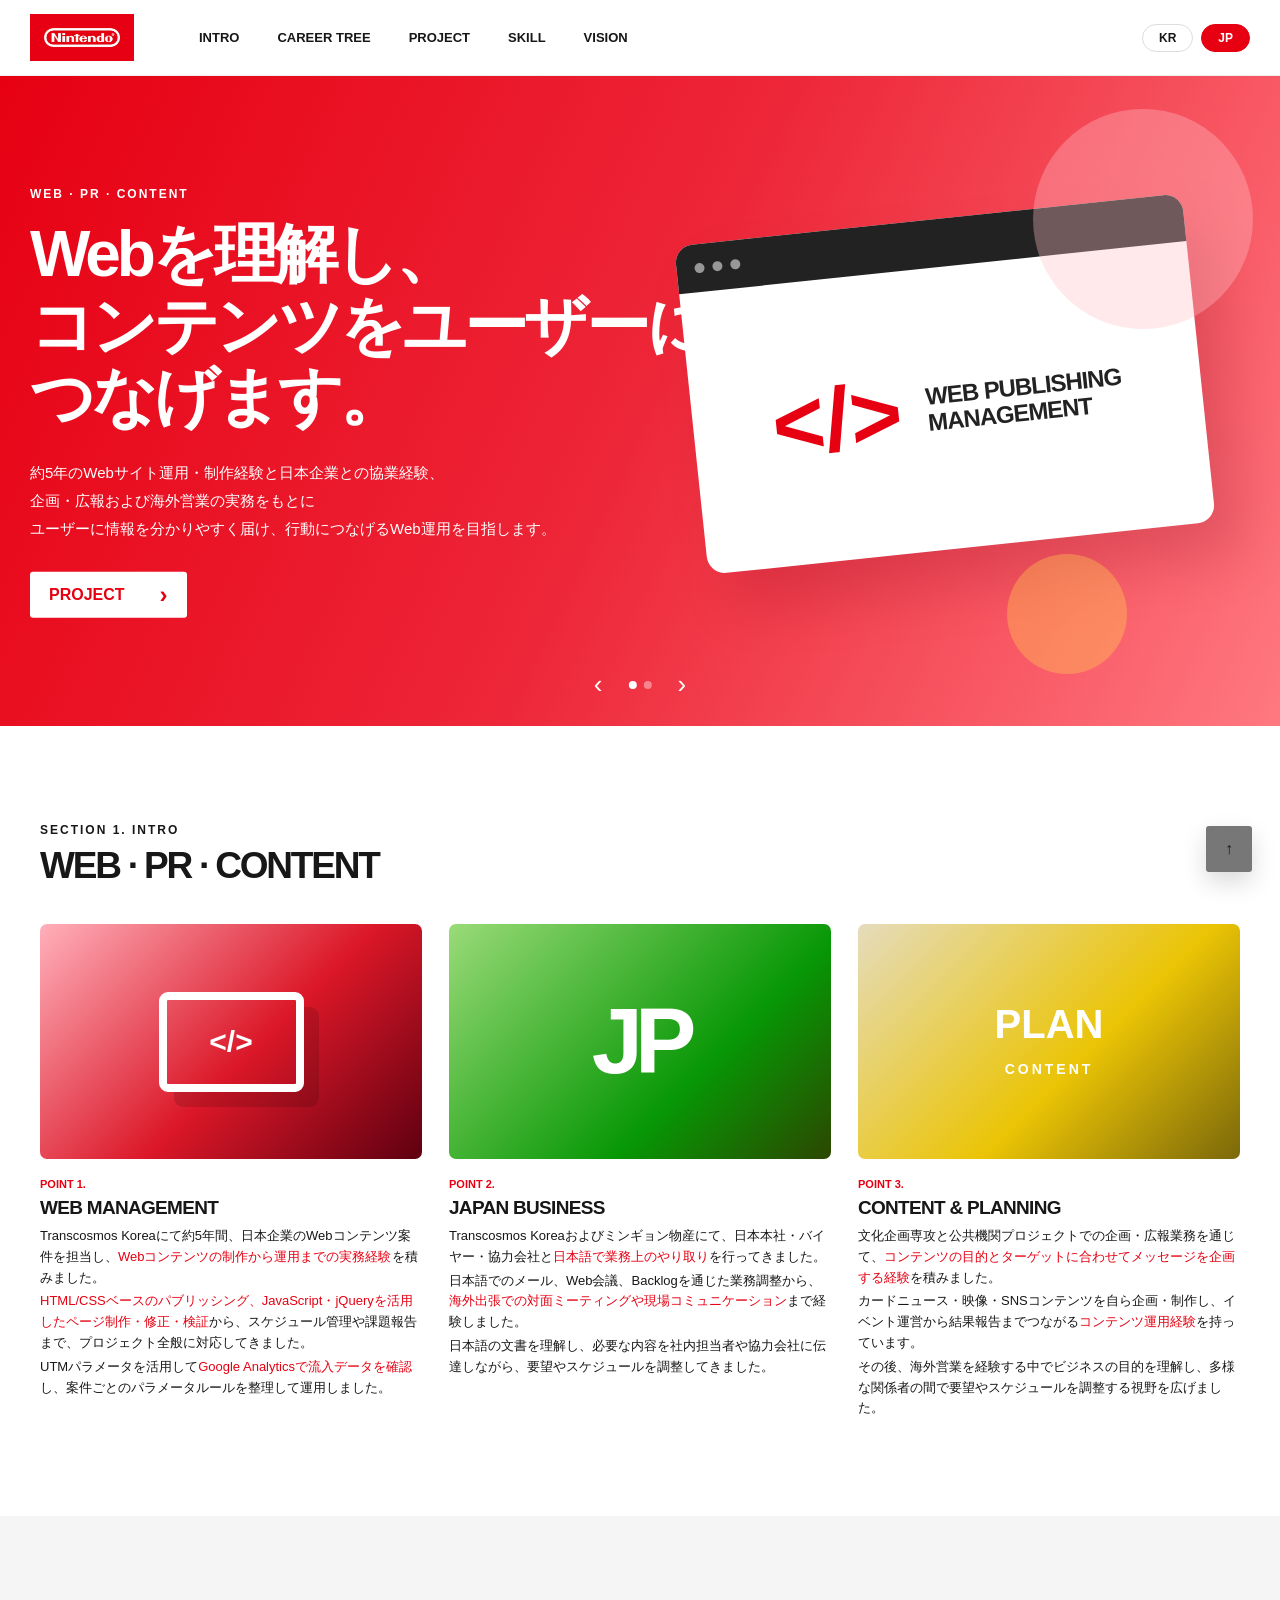
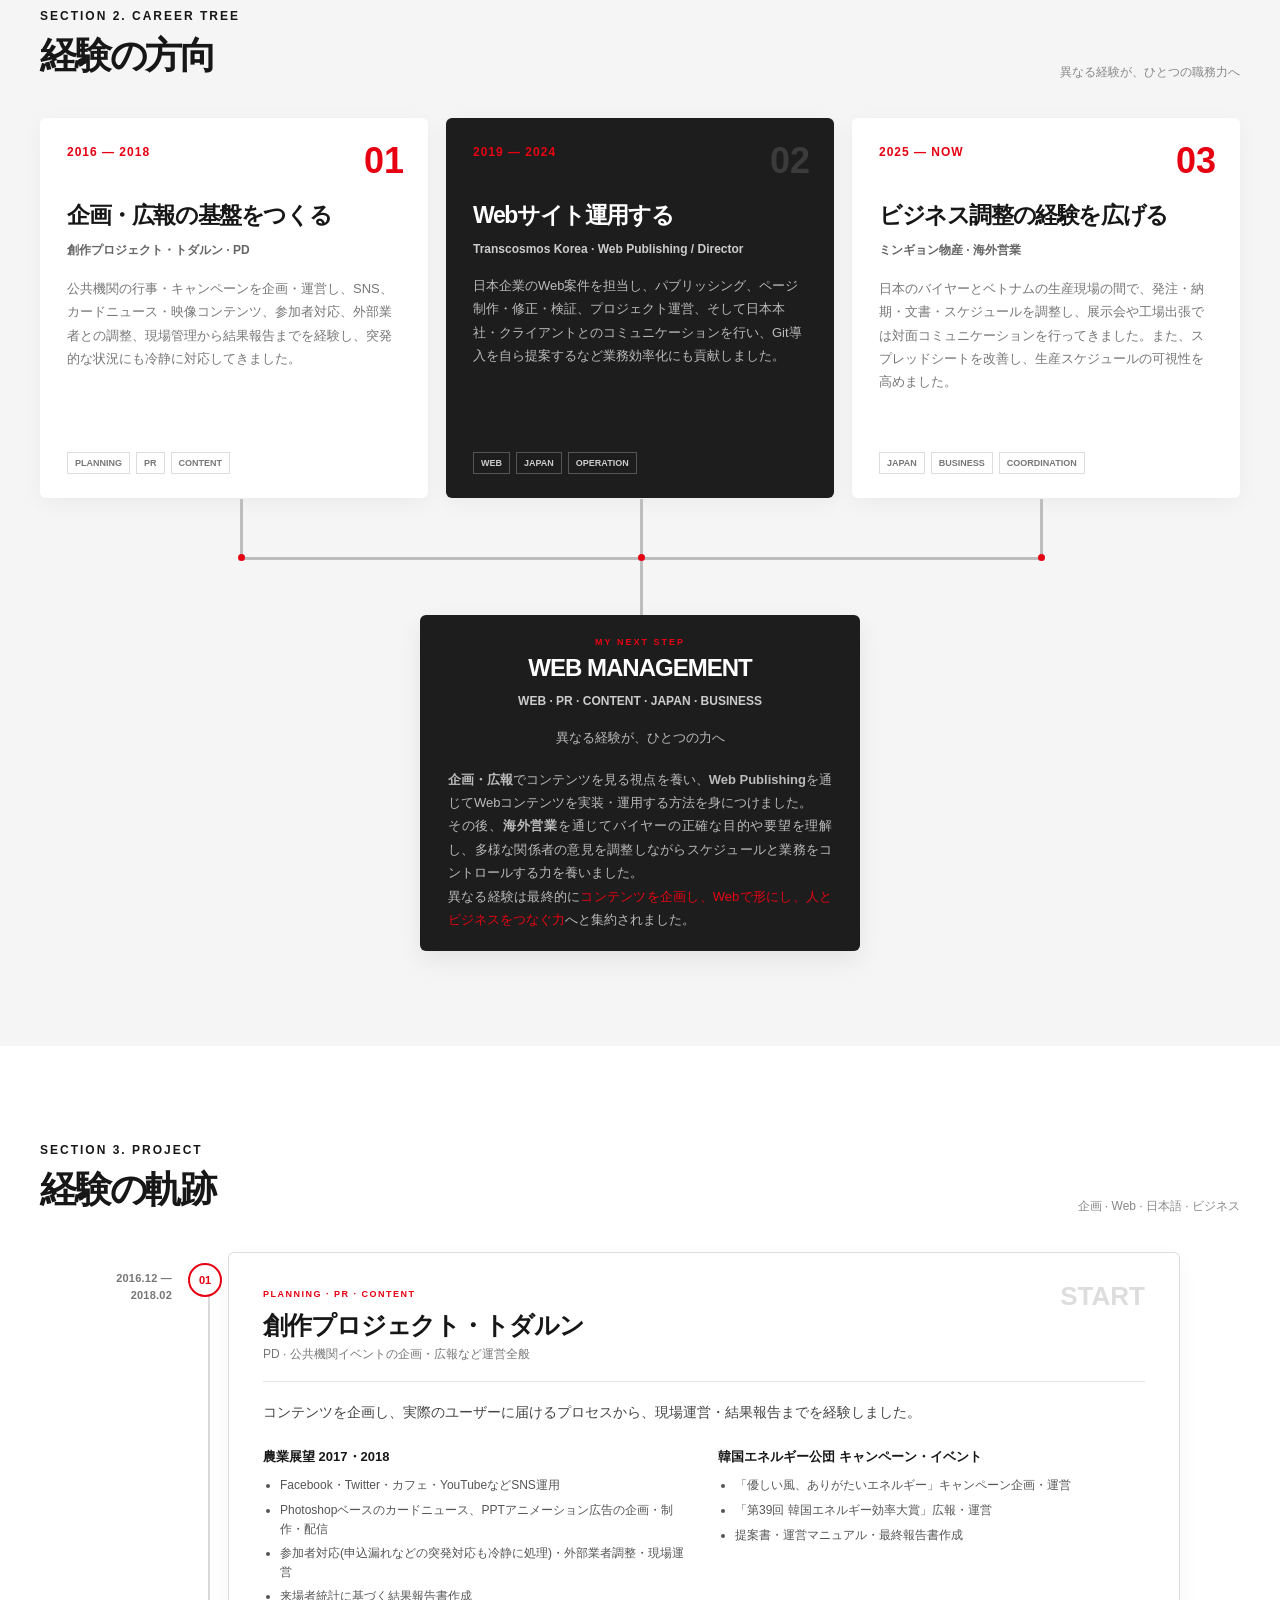
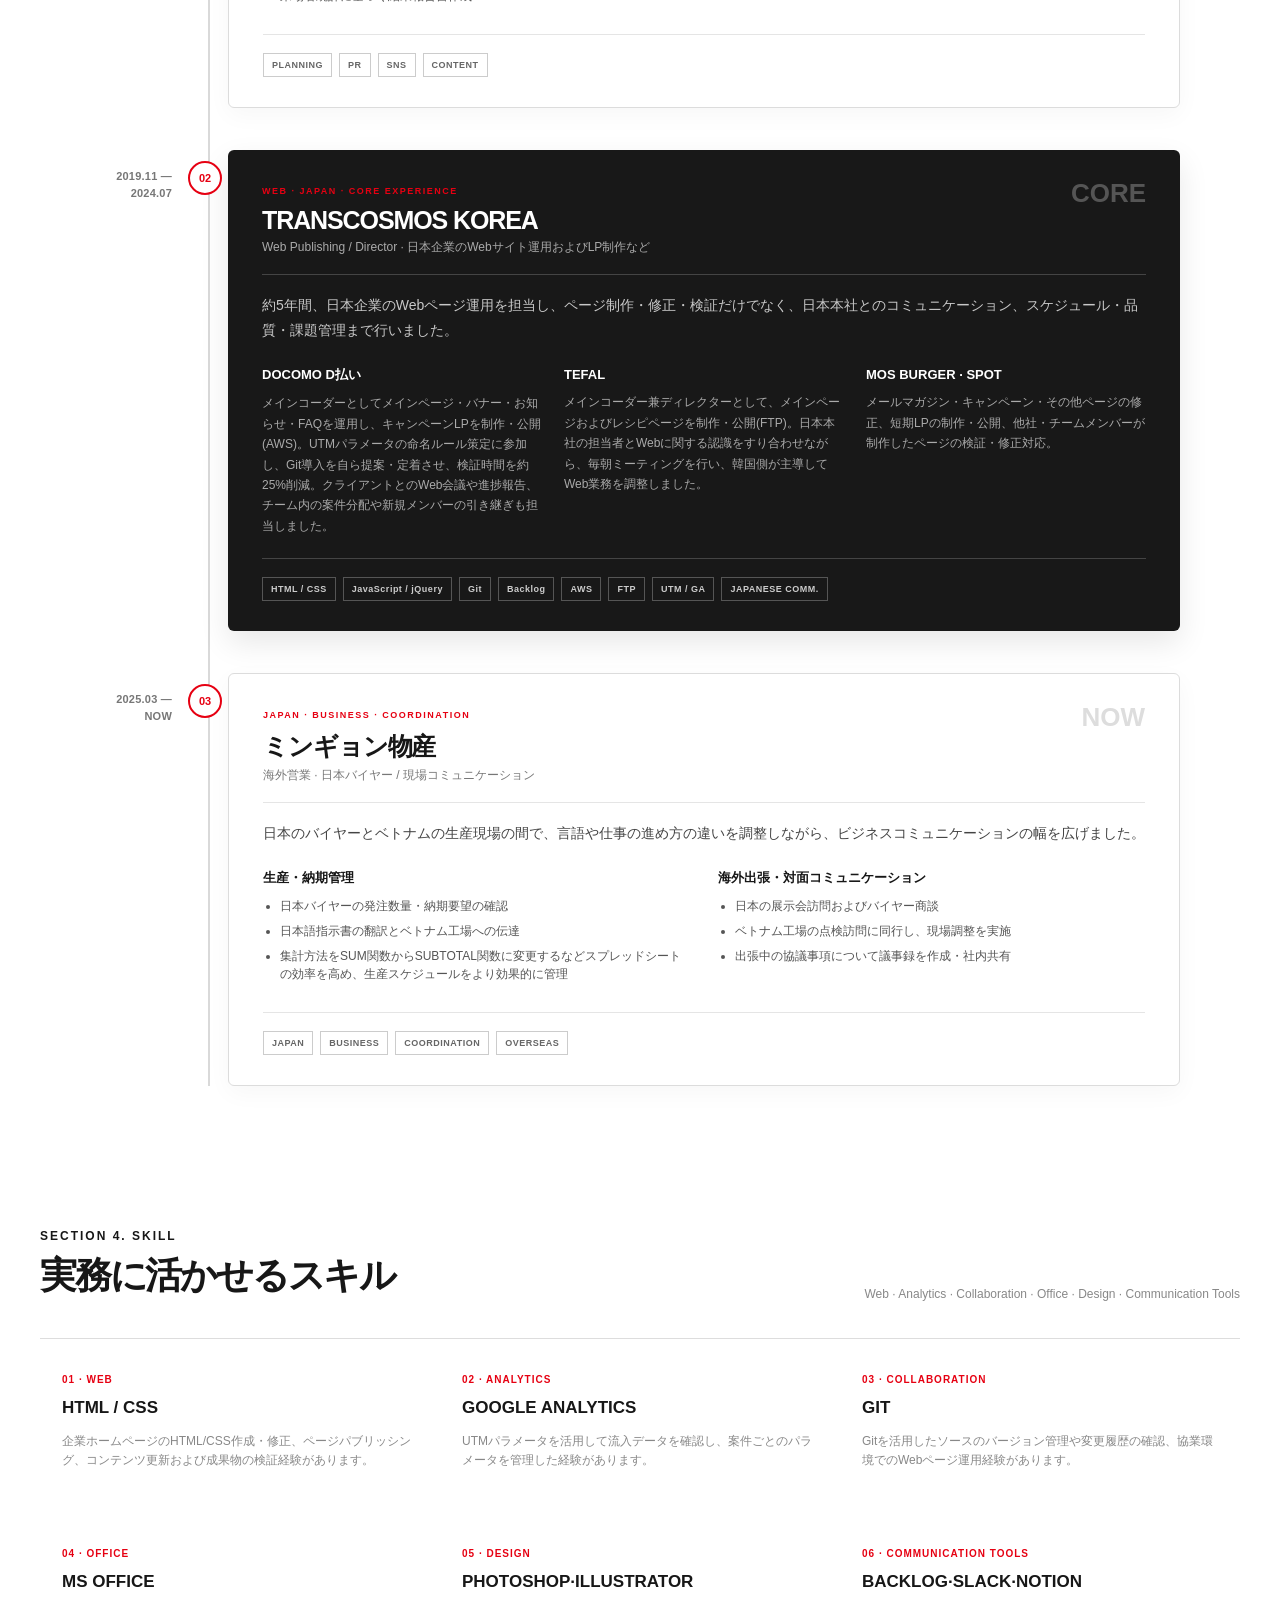
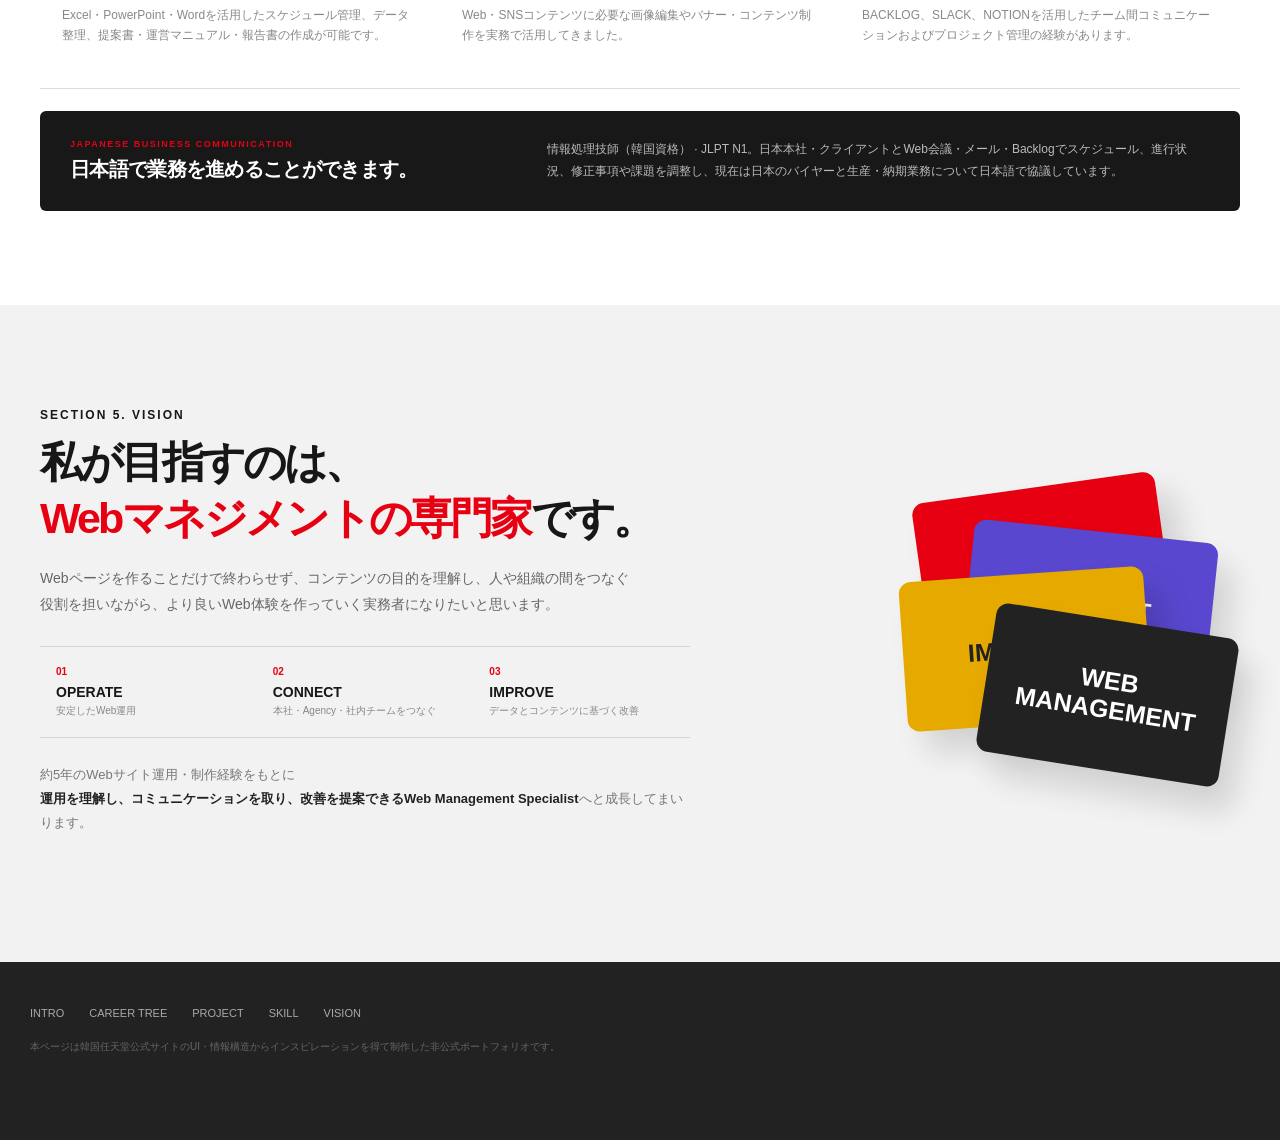
==== commit cc2d882a: "edit edit" ====
--- a/jp/index.html
+++ b/jp/index.html
@@ -50,10 +50,10 @@
             <div class="hero-content">
               <span class="hero-kicker">WEB · PR · CONTENT</span>
               <h1>
-                Webを理解し、<br /><strong>コンテンツをユーザーに<br />つなげます。</strong>
+                Webを理解し、<br /><strong>コンテンツを<br class="sp" />ユーザーに<br />つなげます。</strong>
               </h1>
               <p>
-                約5年のWebサイト運用・制作経験と日本企業との協業経験、<br />企画・広報および海外営業の実務をもとに<br />ユーザーに情報を分かりやすく届け、行動につなげるWeb運用を目指します。
+                約5年のWebサイト運用・制作経験と<br class="sp" />日本企業との協業経験、<br />企画・広報および海外営業の実務をもとに<br />ユーザーに情報を分かりやすく届け、<br class="sp" />行動につなげるWeb運用を目指します。
               </p>
               <a class="pill" href="#PROJECT">PROJECT <b>›</b></a>
             </div>
@@ -173,7 +173,7 @@
             </article>
             <article class="career-card featured">
               <div class="year">2019 — 2024</div><div class="career-no">02</div>
-              <h3>Webコンテンツを自ら実装し、運用する</h3>
+              <h3>Webサイト運用する</h3>
               <p class="company">Transcosmos Korea · Web Publishing / Director</p>
               <p>日本企業のWeb案件を担当し、パブリッシング、ページ制作・修正・検証、プロジェクト運営、そして日本本社・クライアントとのコミュニケーションを行い、Git導入を自ら提案するなど業務効率化にも貢献しました。</p>
               <div class="tags"><span>WEB</span><span>JAPAN</span><span>OPERATION</span></div>
@@ -385,7 +385,7 @@
               <div><b>03</b><strong>IMPROVE</strong><small>データとコンテンツに基づく改善</small></div>
             </div>
             <p class="vision-closing">
-              約5年のWebサイト運用・制作経験をもとに<br /><b>運用を理解し、コミュニケーションを取り、改善を提案できる<br />Web Management Specialist</b>へと成長してまいります。
+              約5年のWebサイト運用・制作経験をもとに<br /><b>運用を理解し、コミュニケーションを取り、改善を提案できるWeb Management Specialist</b>へと成長してまいります。
             </p>
             <a class="back-to-top" href="#TOP"><b>↑</b></a>
           </div>
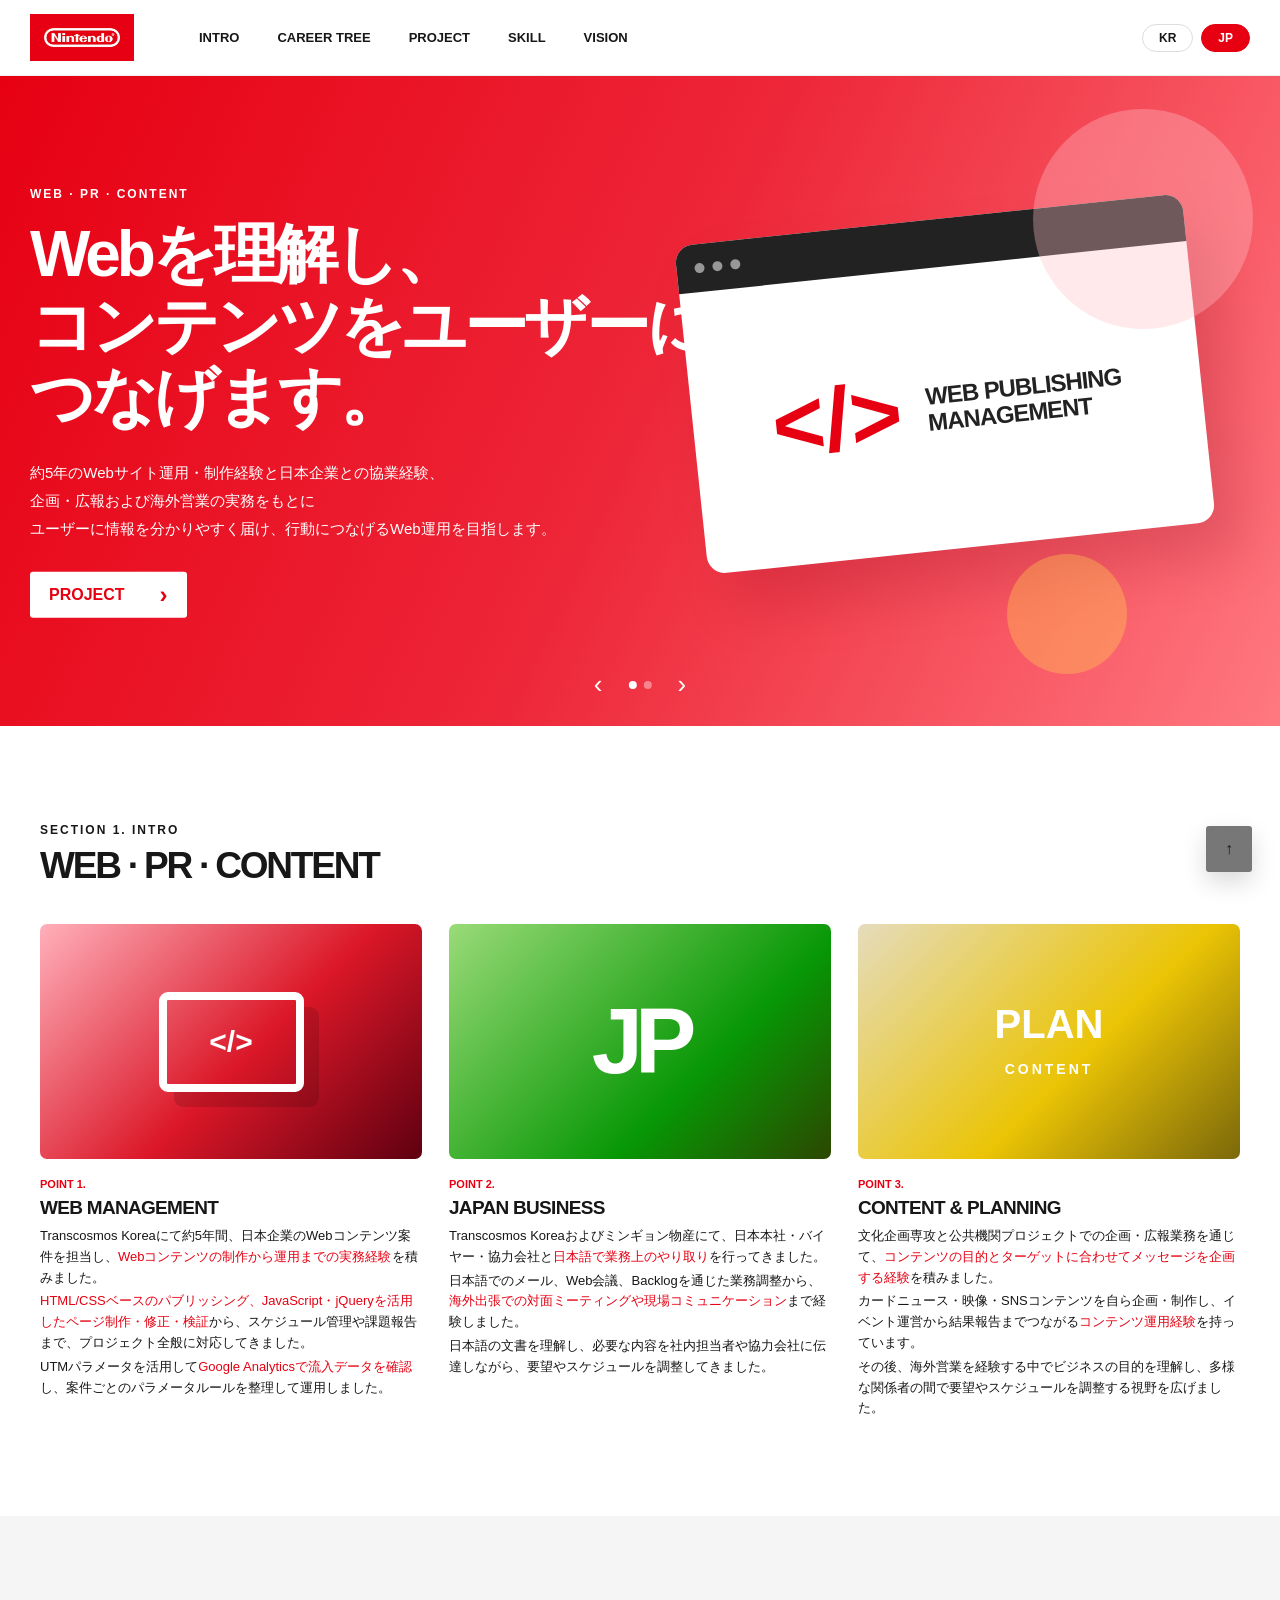
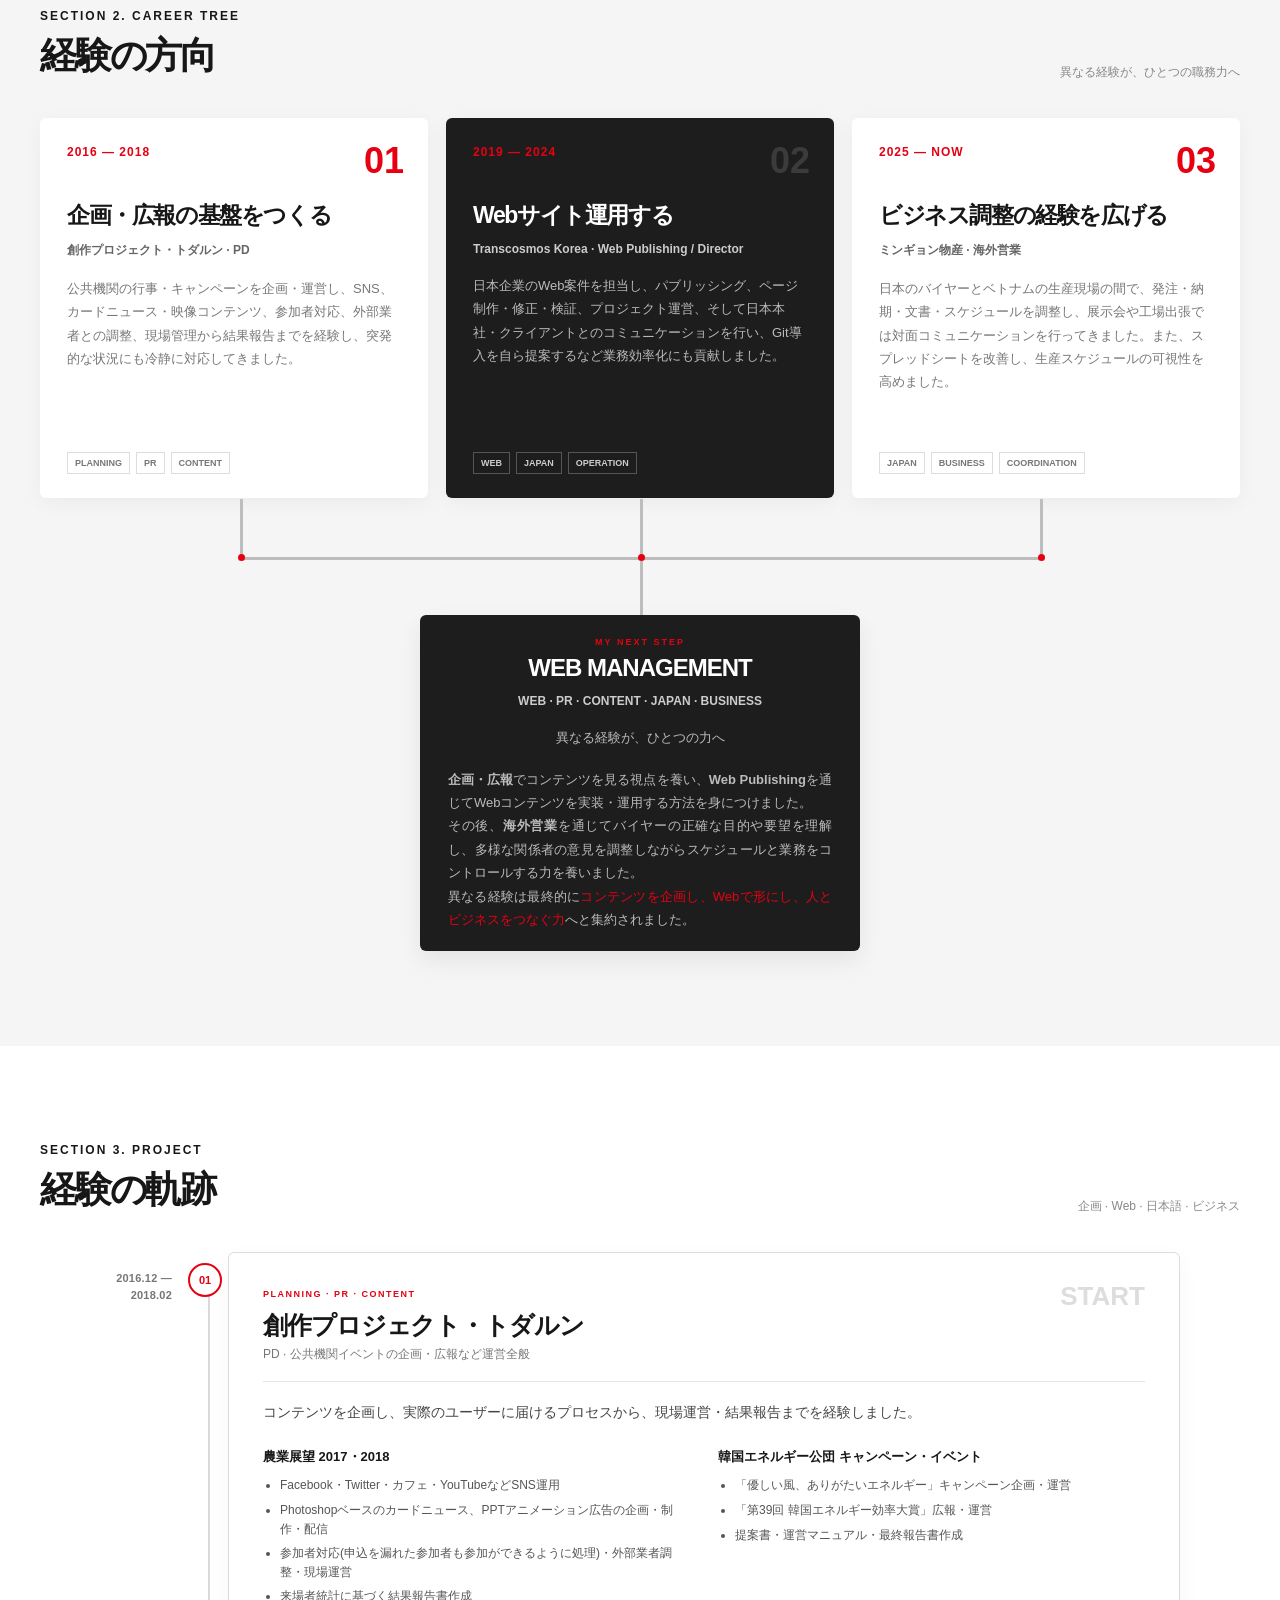
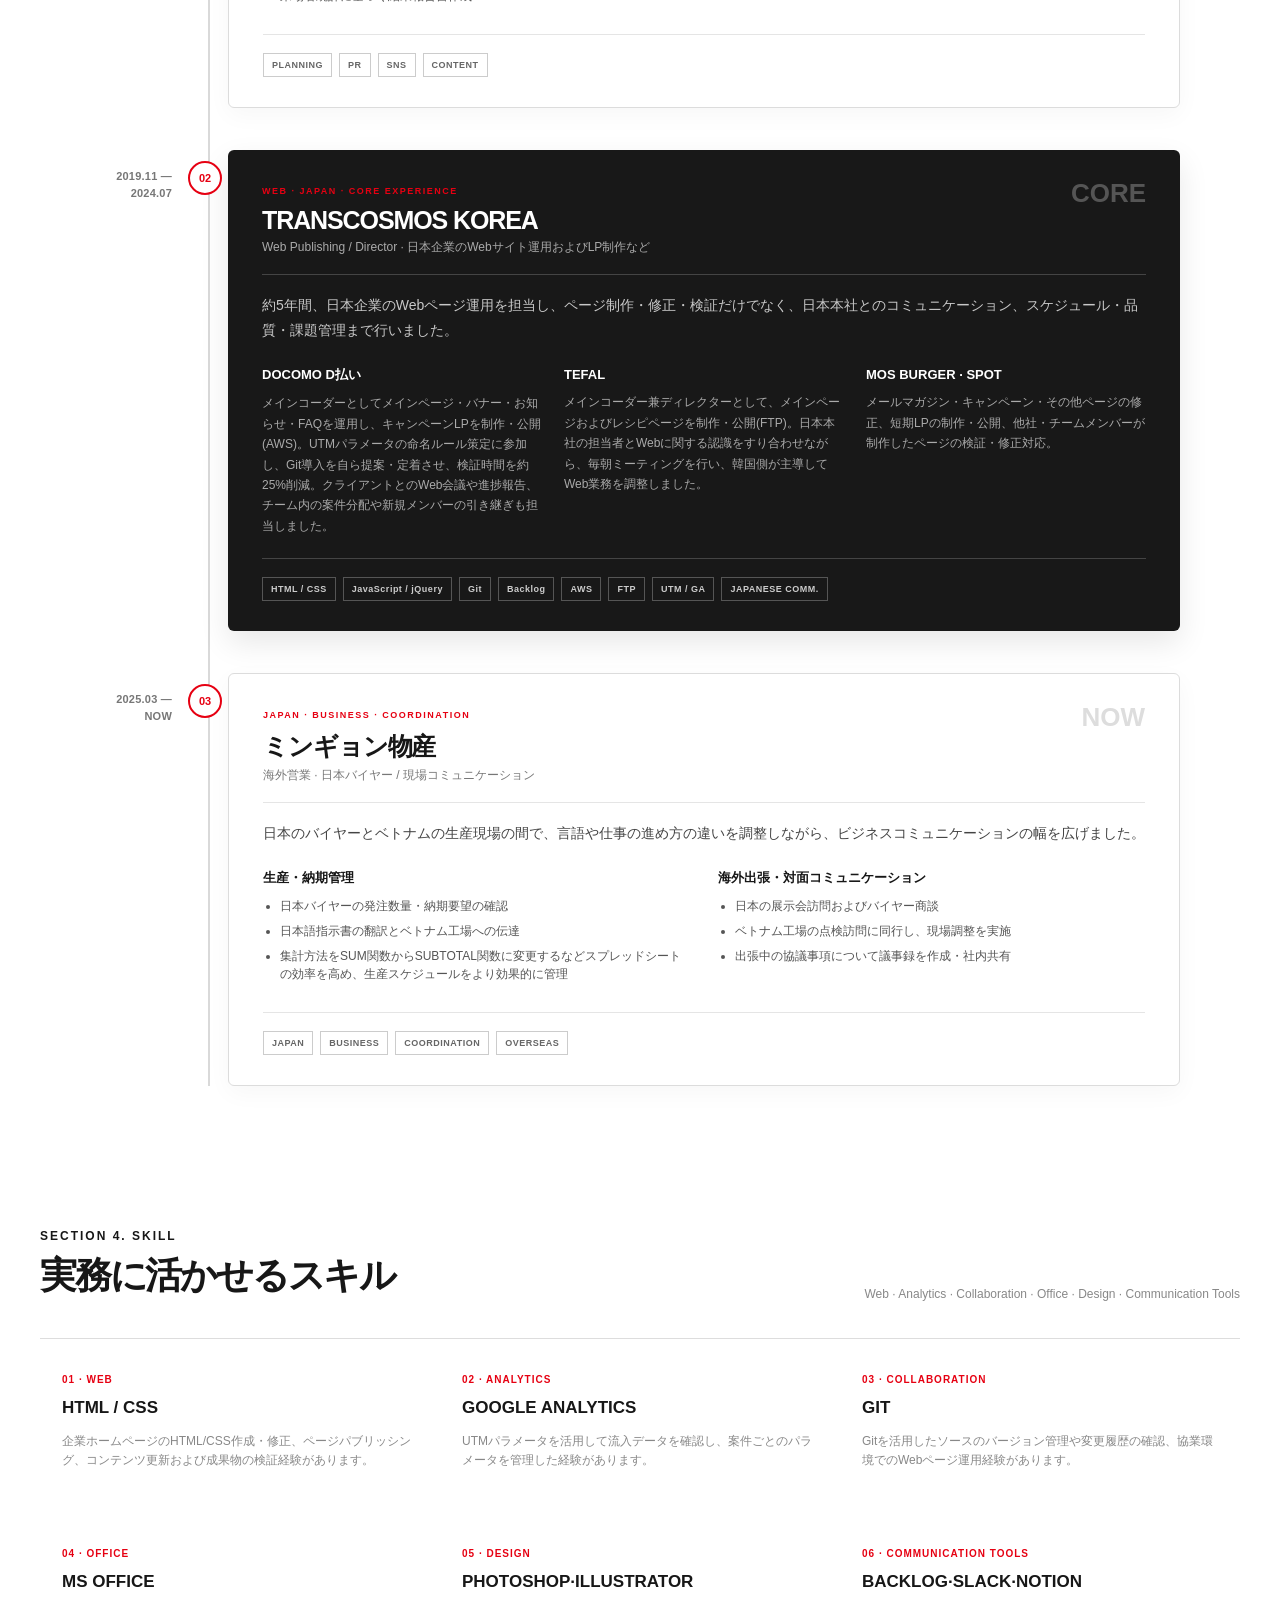
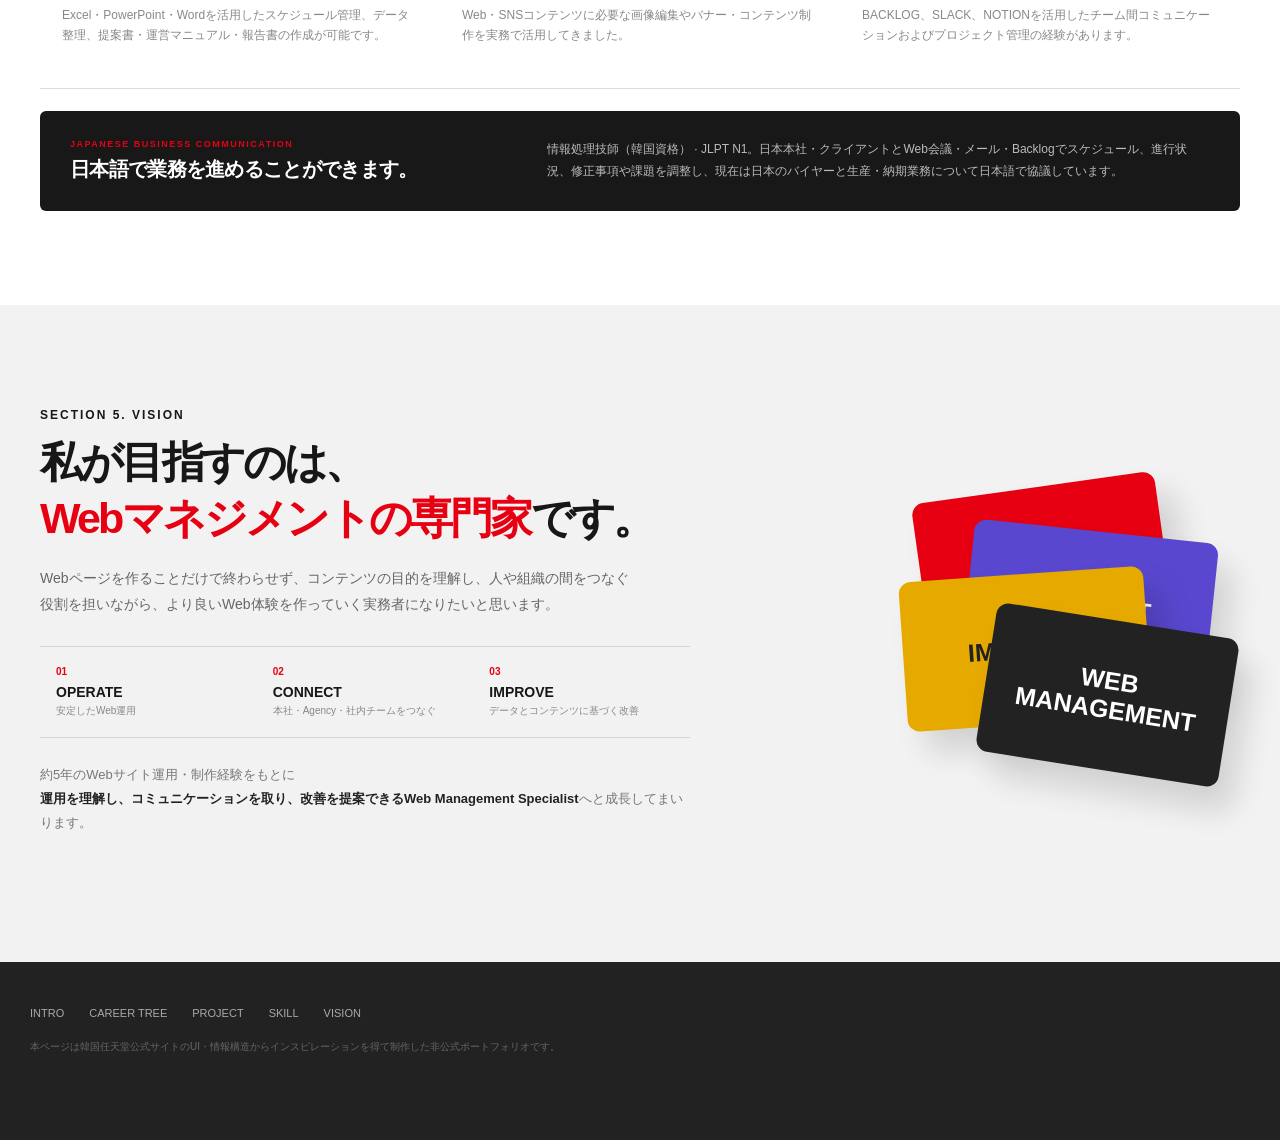
==== commit 78ce2e6f: "edit edit" ====
--- a/jp/index.html
+++ b/jp/index.html
@@ -236,7 +236,7 @@
                   <ul>
                     <li>Facebook・Twitter・カフェ・YouTubeなどSNS運用</li>
                     <li>Photoshopベースのカードニュース、PPTアニメーション広告の企画・制作・配信</li>
-                    <li>参加者対応(申込漏れなどの突発対応も冷静に処理)・外部業者調整・現場運営</li>
+                    <li>参加者対応(申込を漏れた参加者も参加ができるように処理)・外部業者調整・現場運営</li>
                     <li>来場者統計に基づく結果報告書作成</li>
                   </ul>
                 </div>
